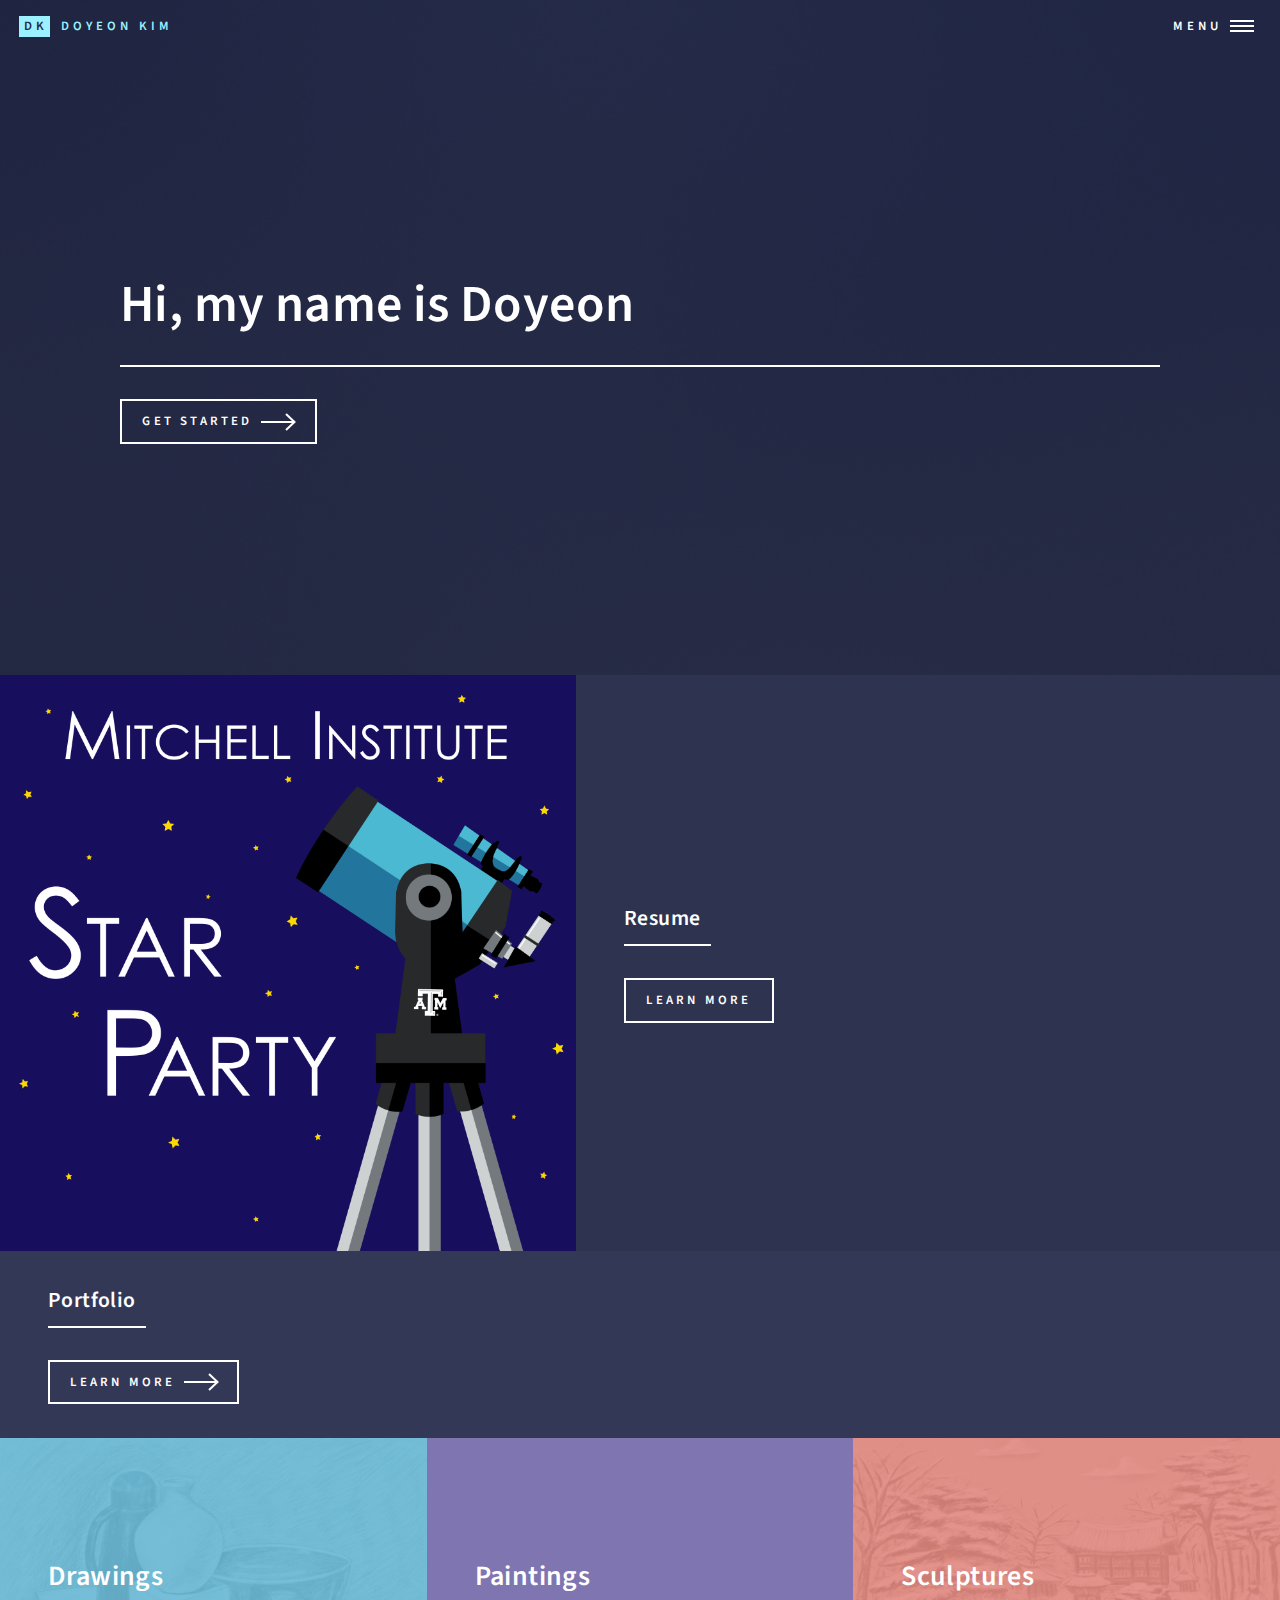
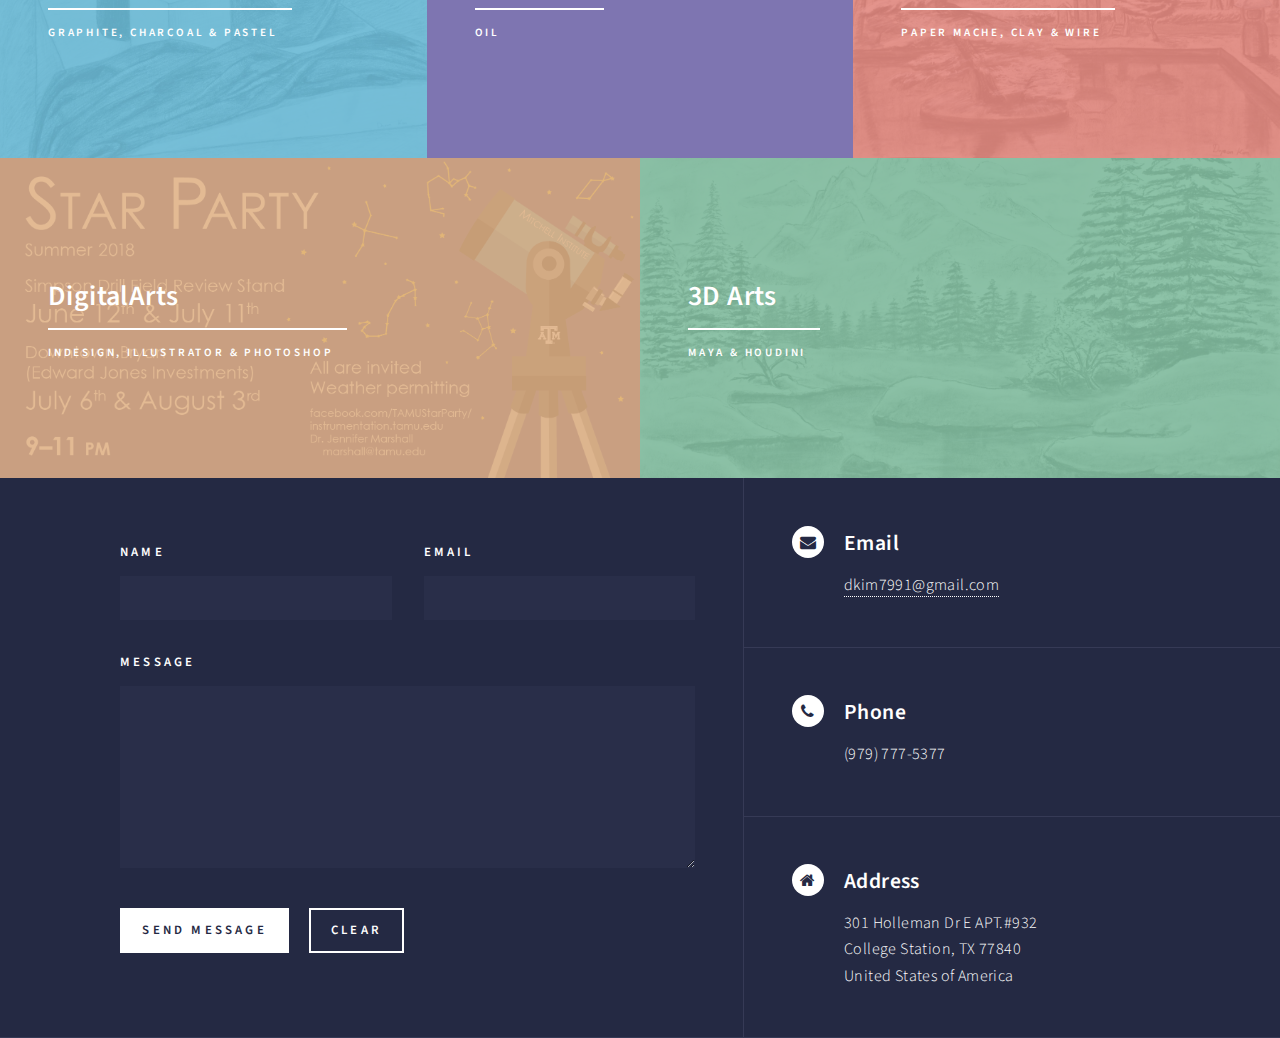
==== index.html @ 3ba3c757 "Add files via upload" ====
<!DOCTYPE HTML>
<!--
	Forty by HTML5 UP
	html5up.net | @ajlkn
	Free for personal and commercial use under the CCA 3.0 license (html5up.net/license)
-->
<html>
	<head>
		<title>Doyeon - Home</title>
		<meta charset="utf-8" />
		<meta name="viewport" content="width=device-width, initial-scale=1, user-scalable=no" />
		<!--[if lte IE 8]><script src="assets/js/ie/html5shiv.js"></script><![endif]-->
		<link rel="stylesheet" href="assets/css/main.css" />
		<!--[if lte IE 9]><link rel="stylesheet" href="assets/css/ie9.css" /><![endif]-->
		<!--[if lte IE 8]><link rel="stylesheet" href="assets/css/ie8.css" /><![endif]-->
	</head>
	<body>

		<!-- Wrapper -->
			<div id="wrapper">

				<!-- Header -->
					<header id="header" class="alt">
						<a href="index.html" class="logo"><strong>DK</strong> <span>Doyeon Kim</span></a>
						<nav>
							<a href="#menu">Menu</a>
						</nav>
					</header>

				<!-- Menu -->
					<nav id="menu">
						<ul class="links">
							<li><a href="index.html">Home</a></li>
							<li><a href="resume.html">Resume</a></li>
							<li><a href="generic.html">Portfolio</a></li>
							<li><a href="elements.html">Contact</a></li>
						</ul>

						<ul class="actions vertical">
							<li><a href="#" class="button special fit">Get Started</a></li>
					
						</ul>
					</nav>

				<!-- Banner -->
					<section id="banner" class="major">
						<div class="inner">
							<header class="major">
								<h1>Hi, my name is Doyeon</h1>
							</header>
							<div class="content">
								<!--
								<p>A responsive site template designed by HTML5 UP<br />
								and released under the Creative Commons.</p>
								-->
								<ul class="actions">
									<li><a href="#about" class="button next scrolly">Get Started</a></li>
								</ul>
							</div>
						</div>
					</section>

				<!-- Main -->
					<div id="main">

						
						<!-- Original One -->
						<!--
							<section id="one">
								<div class="inner">
									<header class="major">
										<h2>Sed amet aliquam</h2>
									</header>
									<p>Nullam et orci eu lorem consequat tincidunt vivamus et sagittis magna sed nunc rhoncus condimentum sem. In efficitur ligula tate urna. Maecenas massa vel lacinia pellentesque lorem ipsum dolor. Nullam et orci eu lorem consequat tincidunt. Vivamus et sagittis libero. Nullam et orci eu lorem consequat tincidunt vivamus et sagittis magna sed nunc rhoncus condimentum sem. In efficitur ligula tate urna.</p>
								</div>
							</section>
						-->

						<!-- Resume -->
							<section id="about" class="spotlights">
								<section>
									<a href="resume.html" class="image">
										<img src="images/starParty_Facebook.png" alt="" data-position="center center" />
									</a>
									<div class="content">
										<div class="inner">
											<header class="major">
												<h3>Resume</h3>
											</header>
											<!--
											<p>Nullam et orci eu lorem consequat tincidunt vivamus et sagittis magna sed nunc rhoncus condimentum sem. In efficitur ligula tate urna. Maecenas massa sed magna lacinia magna pellentesque lorem ipsum dolor. Nullam et orci eu lorem consequat tincidunt. Vivamus et sagittis tempus.</p>
										-->
											<ul class="actions">
												<li><a href="resume.html" class="button">Learn more</a></li>
											</ul>
										</div>
									</div>
								</section>
								<section>
									<a href="#portfolio" class="image">
										<img src="portfolio_drawings/graphite_stillLife4.jpg" alt="" data-position="top center" />
									</a>
									<div class="content">
										<div class="inner">
											<header class="major">
												<h3>Portfolio</h3>
											</header>
											<!--
											<p>Nullam et orci eu lorem consequat tincidunt vivamus et sagittis magna sed nunc rhoncus condimentum sem. In efficitur ligula tate urna. Maecenas massa sed magna lacinia magna pellentesque lorem ipsum dolor. Nullam et orci eu lorem consequat tincidunt. Vivamus et sagittis tempus.</p>
											-->
											<ul class="actions">
												<li><a href="#portfolio" class="button next scrolly">Learn more</a></li>
											</ul>
										</div>
									</div>
								</section>
								
							</section>

						<!-- portfolio -->
							<section id="portfolio" class="tiles">
								<article>
									<span class="image">
										<img src="images/IMG_2838.jpg" alt="" />
									</span>
									<header class="major">
										<h3><a href="drawing.html" class="link">Drawings</a></h3>
										<p>graphite, charcoal & pastel</p>
									</header>
								</article>
								<article>
									<span class="image">
										<img src="portfolio_paintings/painting_abstract.jpg" alt="" />
									</span>
									<header class="major">
										<h3><a href="painting.html" class="link">Paintings</a></h3>
										<p>Oil</p>
									</header>
								</article>
								<article>
									<span class="image">
										<img src="images/IMG_2832.jpg" alt="" />
									</span>
									<header class="major">
										<h3><a href="sculpture.html" class="link">Sculptures</a></h3>
										<p>paper mache, clay & wire</p>
									</header>
								</article>
								<article>
									<span class="image">
										<img src="images/starParty_summer2018_digital_full.png" alt="" />
									</span>
									<header class="major">
										<h3><a href="digitalArts.html" class="link">DigitalArts</a></h3>
										<p>InDesign, Illustrator & Photoshop</p>
									</header>
								</article>
								<article>
									<span class="image">
										<img src="images/IMG_2836.jpg" alt="" />
									</span>
									<header class="major">
										<h3><a href="3dArts.html" class="link">3D Arts</a></h3>
										<p>Maya & Houdini</p>
									</header>
								</article>

								<!--
								<article>
									<span class="image">
										<img src="images/pic06.jpg" alt="" />
									</span>
									<header class="major">
										<h3><a href="landing.html" class="link">Etiam</a></h3>
										<p>Feugiat amet tempus</p>
									</header>
								</article>
								-->
							</section>

					</div>

				<!-- Contact -->
					<section id="contact">
						<div class="inner">
							<section>
								<form method="post" action="#">
									<div class="field half first">
										<label for="name">Name</label>
										<input type="text" name="name" id="name" />
									</div>
									<div class="field half">
										<label for="email">Email</label>
										<input type="text" name="email" id="email" />
									</div>
									<div class="field">
										<label for="message">Message</label>
										<textarea name="message" id="message" rows="6"></textarea>
									</div>
									<ul class="actions">
										<li><input type="submit" value="Send Message" class="special" /></li>
										<li><input type="reset" value="Clear" /></li>
									</ul>
								</form>
							</section>
							<section class="split">
								<section>
									<div class="contact-method">
										<span class="icon alt fa-envelope"></span>
										<h3>Email</h3>
										<a href="#">dkim7991@gmail.com</a>
									</div>
								</section>
								<section>
									<div class="contact-method">
										<span class="icon alt fa-phone"></span>
										<h3>Phone</h3>
										<span>(979) 777-5377</span>
									</div>
								</section>
								<section>
									<div class="contact-method">
										<span class="icon alt fa-home"></span>
										<h3>Address</h3>
										<span>301 Holleman Dr E APT.#932<br />
										College Station, TX 77840<br />
										United States of America</span>
									</div>
								</section>
							</section>
						</div>
					</section>

				<!-- Footer -->
				<!--
					<footer id="footer">
						<div class="inner">
							<ul class="icons">
								<li><a href="#" class="icon alt fa-twitter"><span class="label">Twitter</span></a></li>
								<li><a href="#" class="icon alt fa-facebook"><span class="label">Facebook</span></a></li>
								<li><a href="#" class="icon alt fa-instagram"><span class="label">Instagram</span></a></li>
								<li><a href="#" class="icon alt fa-github"><span class="label">GitHub</span></a></li>
								<li><a href="#" class="icon alt fa-linkedin"><span class="label">LinkedIn</span></a></li>
							</ul>
							<ul class="copyright">
								<li>&copy; Untitled</li><li>Design: <a href="https://html5up.net">HTML5 UP</a></li>
							</ul>
						</div>
					</footer>
				-->
			</div>

		<!-- Scripts -->
			<script src="assets/js/jquery.min.js"></script>
			<script src="assets/js/jquery.scrolly.min.js"></script>
			<script src="assets/js/jquery.scrollex.min.js"></script>
			<script src="assets/js/skel.min.js"></script>
			<script src="assets/js/util.js"></script>
			<!--[if lte IE 8]><script src="assets/js/ie/respond.min.js"></script><![endif]-->
			<script src="assets/js/main.js"></script>

	</body>
</html>
---- assets/css/main.css ----
@import url(font-awesome.min.css);
@import url("https://fonts.googleapis.com/css?family=Source+Sans+Pro:300,300italic,600,600italic");

/*
	Forty by HTML5 UP
	html5up.net | @ajlkn
	Free for personal and commercial use under the CCA 3.0 license (html5up.net/license)
*/

/* Reset */

	html, body, div, span, applet, object, iframe, h1, h2, h3, h4, h5, h6, p, blockquote, pre, a, abbr, acronym, address, big, cite, code, del, dfn, em, img, ins, kbd, q, s, samp, small, strike, strong, sub, sup, tt, var, b, u, i, center, dl, dt, dd, ol, ul, li, fieldset, form, label, legend, table, caption, tbody, tfoot, thead, tr, th, td, article, aside, canvas, details, embed, figure, figcaption, footer, header, hgroup, menu, nav, output, ruby, section, summary, time, mark, audio, video {
		margin: 0;
		padding: 0;
		border: 0;
		font-size: 100%;
		font: inherit;
		vertical-align: baseline;
	}

	article, aside, details, figcaption, figure, footer, header, hgroup, menu, nav, section {
		display: block;
	}

	body {
		line-height: 1;
	}

	ol, ul {
		list-style: none;
	}

	blockquote, q {
		quotes: none;
	}

	blockquote:before, blockquote:after, q:before, q:after {
		content: '';
		content: none;
	}

	table {
		border-collapse: collapse;
		border-spacing: 0;
	}

	body {
		-webkit-text-size-adjust: none;
	}

/* Box Model */

	*, *:before, *:after {
		-moz-box-sizing: border-box;
		-webkit-box-sizing: border-box;
		box-sizing: border-box;
	}

/* Grid */

	.row {
		border-bottom: solid 1px transparent;
		-moz-box-sizing: border-box;
		-webkit-box-sizing: border-box;
		box-sizing: border-box;
	}

	.row > * {
		float: left;
		-moz-box-sizing: border-box;
		-webkit-box-sizing: border-box;
		box-sizing: border-box;
	}

	.row:after, .row:before {
		content: '';
		display: block;
		clear: both;
		height: 0;
	}

	.row.uniform > * > :first-child {
		margin-top: 0;
	}

	.row.uniform > * > :last-child {
		margin-bottom: 0;
	}

	.row.\30 \25 > * {
		padding: 0 0 0 0em;
	}

	.row.\30 \25 {
		margin: 0 0 -1px 0em;
	}

	.row.uniform.\30 \25 > * {
		padding: 0em 0 0 0em;
	}

	.row.uniform.\30 \25 {
		margin: 0em 0 -1px 0em;
	}

	.row > * {
		padding: 0 0 0 2em;
	}

	.row {
		margin: 0 0 -1px -2em;
	}

	.row.uniform > * {
		padding: 2em 0 0 2em;
	}

	.row.uniform {
		margin: -2em 0 -1px -2em;
	}

	.row.\32 00\25 > * {
		padding: 0 0 0 4em;
	}

	.row.\32 00\25 {
		margin: 0 0 -1px -4em;
	}

	.row.uniform.\32 00\25 > * {
		padding: 4em 0 0 4em;
	}

	.row.uniform.\32 00\25 {
		margin: -4em 0 -1px -4em;
	}

	.row.\31 50\25 > * {
		padding: 0 0 0 3em;
	}

	.row.\31 50\25 {
		margin: 0 0 -1px -3em;
	}

	.row.uniform.\31 50\25 > * {
		padding: 3em 0 0 3em;
	}

	.row.uniform.\31 50\25 {
		margin: -3em 0 -1px -3em;
	}

	.row.\35 0\25 > * {
		padding: 0 0 0 1em;
	}

	.row.\35 0\25 {
		margin: 0 0 -1px -1em;
	}

	.row.uniform.\35 0\25 > * {
		padding: 1em 0 0 1em;
	}

	.row.uniform.\35 0\25 {
		margin: -1em 0 -1px -1em;
	}

	.row.\32 5\25 > * {
		padding: 0 0 0 0.5em;
	}

	.row.\32 5\25 {
		margin: 0 0 -1px -0.5em;
	}

	.row.uniform.\32 5\25 > * {
		padding: 0.5em 0 0 0.5em;
	}

	.row.uniform.\32 5\25 {
		margin: -0.5em 0 -1px -0.5em;
	}

	.\31 2u, .\31 2u\24 {
		width: 100%;
		clear: none;
		margin-left: 0;
	}

	.\31 1u, .\31 1u\24 {
		width: 91.6666666667%;
		clear: none;
		margin-left: 0;
	}

	.\31 0u, .\31 0u\24 {
		width: 83.3333333333%;
		clear: none;
		margin-left: 0;
	}

	.\39 u, .\39 u\24 {
		width: 75%;
		clear: none;
		margin-left: 0;
	}

	.\38 u, .\38 u\24 {
		width: 66.6666666667%;
		clear: none;
		margin-left: 0;
	}

	.\37 u, .\37 u\24 {
		width: 58.3333333333%;
		clear: none;
		margin-left: 0;
	}

	.\36 u, .\36 u\24 {
		width: 50%;
		clear: none;
		margin-left: 0;
	}

	.\35 u, .\35 u\24 {
		width: 41.6666666667%;
		clear: none;
		margin-left: 0;
	}

	.\34 u, .\34 u\24 {
		width: 33.3333333333%;
		clear: none;
		margin-left: 0;
	}

	.\33 u, .\33 u\24 {
		width: 25%;
		clear: none;
		margin-left: 0;
	}

	.\32 u, .\32 u\24 {
		width: 16.6666666667%;
		clear: none;
		margin-left: 0;
	}

	.\31 u, .\31 u\24 {
		width: 8.3333333333%;
		clear: none;
		margin-left: 0;
	}

	.\31 2u\24 + *,
	.\31 1u\24 + *,
	.\31 0u\24 + *,
	.\39 u\24 + *,
	.\38 u\24 + *,
	.\37 u\24 + *,
	.\36 u\24 + *,
	.\35 u\24 + *,
	.\34 u\24 + *,
	.\33 u\24 + *,
	.\32 u\24 + *,
	.\31 u\24 + * {
		clear: left;
	}

	.\-11u {
		margin-left: 91.66667%;
	}

	.\-10u {
		margin-left: 83.33333%;
	}

	.\-9u {
		margin-left: 75%;
	}

	.\-8u {
		margin-left: 66.66667%;
	}

	.\-7u {
		margin-left: 58.33333%;
	}

	.\-6u {
		margin-left: 50%;
	}

	.\-5u {
		margin-left: 41.66667%;
	}

	.\-4u {
		margin-left: 33.33333%;
	}

	.\-3u {
		margin-left: 25%;
	}

	.\-2u {
		margin-left: 16.66667%;
	}

	.\-1u {
		margin-left: 8.33333%;
	}

	@media screen and (max-width: 1680px) {

		.row > * {
			padding: 0 0 0 2em;
		}

		.row {
			margin: 0 0 -1px -2em;
		}

		.row.uniform > * {
			padding: 2em 0 0 2em;
		}

		.row.uniform {
			margin: -2em 0 -1px -2em;
		}

		.row.\32 00\25 > * {
			padding: 0 0 0 4em;
		}

		.row.\32 00\25 {
			margin: 0 0 -1px -4em;
		}

		.row.uniform.\32 00\25 > * {
			padding: 4em 0 0 4em;
		}

		.row.uniform.\32 00\25 {
			margin: -4em 0 -1px -4em;
		}

		.row.\31 50\25 > * {
			padding: 0 0 0 3em;
		}

		.row.\31 50\25 {
			margin: 0 0 -1px -3em;
		}

		.row.uniform.\31 50\25 > * {
			padding: 3em 0 0 3em;
		}

		.row.uniform.\31 50\25 {
			margin: -3em 0 -1px -3em;
		}

		.row.\35 0\25 > * {
			padding: 0 0 0 1em;
		}

		.row.\35 0\25 {
			margin: 0 0 -1px -1em;
		}

		.row.uniform.\35 0\25 > * {
			padding: 1em 0 0 1em;
		}

		.row.uniform.\35 0\25 {
			margin: -1em 0 -1px -1em;
		}

		.row.\32 5\25 > * {
			padding: 0 0 0 0.5em;
		}

		.row.\32 5\25 {
			margin: 0 0 -1px -0.5em;
		}

		.row.uniform.\32 5\25 > * {
			padding: 0.5em 0 0 0.5em;
		}

		.row.uniform.\32 5\25 {
			margin: -0.5em 0 -1px -0.5em;
		}

		.\31 2u\28xlarge\29, .\31 2u\24\28xlarge\29 {
			width: 100%;
			clear: none;
			margin-left: 0;
		}

		.\31 1u\28xlarge\29, .\31 1u\24\28xlarge\29 {
			width: 91.6666666667%;
			clear: none;
			margin-left: 0;
		}

		.\31 0u\28xlarge\29, .\31 0u\24\28xlarge\29 {
			width: 83.3333333333%;
			clear: none;
			margin-left: 0;
		}

		.\39 u\28xlarge\29, .\39 u\24\28xlarge\29 {
			width: 75%;
			clear: none;
			margin-left: 0;
		}

		.\38 u\28xlarge\29, .\38 u\24\28xlarge\29 {
			width: 66.6666666667%;
			clear: none;
			margin-left: 0;
		}

		.\37 u\28xlarge\29, .\37 u\24\28xlarge\29 {
			width: 58.3333333333%;
			clear: none;
			margin-left: 0;
		}

		.\36 u\28xlarge\29, .\36 u\24\28xlarge\29 {
			width: 50%;
			clear: none;
			margin-left: 0;
		}

		.\35 u\28xlarge\29, .\35 u\24\28xlarge\29 {
			width: 41.6666666667%;
			clear: none;
			margin-left: 0;
		}

		.\34 u\28xlarge\29, .\34 u\24\28xlarge\29 {
			width: 33.3333333333%;
			clear: none;
			margin-left: 0;
		}

		.\33 u\28xlarge\29, .\33 u\24\28xlarge\29 {
			width: 25%;
			clear: none;
			margin-left: 0;
		}

		.\32 u\28xlarge\29, .\32 u\24\28xlarge\29 {
			width: 16.6666666667%;
			clear: none;
			margin-left: 0;
		}

		.\31 u\28xlarge\29, .\31 u\24\28xlarge\29 {
			width: 8.3333333333%;
			clear: none;
			margin-left: 0;
		}

		.\31 2u\24\28xlarge\29 + *,
		.\31 1u\24\28xlarge\29 + *,
		.\31 0u\24\28xlarge\29 + *,
		.\39 u\24\28xlarge\29 + *,
		.\38 u\24\28xlarge\29 + *,
		.\37 u\24\28xlarge\29 + *,
		.\36 u\24\28xlarge\29 + *,
		.\35 u\24\28xlarge\29 + *,
		.\34 u\24\28xlarge\29 + *,
		.\33 u\24\28xlarge\29 + *,
		.\32 u\24\28xlarge\29 + *,
		.\31 u\24\28xlarge\29 + * {
			clear: left;
		}

		.\-11u\28xlarge\29 {
			margin-left: 91.66667%;
		}

		.\-10u\28xlarge\29 {
			margin-left: 83.33333%;
		}

		.\-9u\28xlarge\29 {
			margin-left: 75%;
		}

		.\-8u\28xlarge\29 {
			margin-left: 66.66667%;
		}

		.\-7u\28xlarge\29 {
			margin-left: 58.33333%;
		}

		.\-6u\28xlarge\29 {
			margin-left: 50%;
		}

		.\-5u\28xlarge\29 {
			margin-left: 41.66667%;
		}

		.\-4u\28xlarge\29 {
			margin-left: 33.33333%;
		}

		.\-3u\28xlarge\29 {
			margin-left: 25%;
		}

		.\-2u\28xlarge\29 {
			margin-left: 16.66667%;
		}

		.\-1u\28xlarge\29 {
			margin-left: 8.33333%;
		}

	}

	@media screen and (max-width: 1280px) {

		.row > * {
			padding: 0 0 0 1.5em;
		}

		.row {
			margin: 0 0 -1px -1.5em;
		}

		.row.uniform > * {
			padding: 1.5em 0 0 1.5em;
		}

		.row.uniform {
			margin: -1.5em 0 -1px -1.5em;
		}

		.row.\32 00\25 > * {
			padding: 0 0 0 3em;
		}

		.row.\32 00\25 {
			margin: 0 0 -1px -3em;
		}

		.row.uniform.\32 00\25 > * {
			padding: 3em 0 0 3em;
		}

		.row.uniform.\32 00\25 {
			margin: -3em 0 -1px -3em;
		}

		.row.\31 50\25 > * {
			padding: 0 0 0 2.25em;
		}

		.row.\31 50\25 {
			margin: 0 0 -1px -2.25em;
		}

		.row.uniform.\31 50\25 > * {
			padding: 2.25em 0 0 2.25em;
		}

		.row.uniform.\31 50\25 {
			margin: -2.25em 0 -1px -2.25em;
		}

		.row.\35 0\25 > * {
			padding: 0 0 0 0.75em;
		}

		.row.\35 0\25 {
			margin: 0 0 -1px -0.75em;
		}

		.row.uniform.\35 0\25 > * {
			padding: 0.75em 0 0 0.75em;
		}

		.row.uniform.\35 0\25 {
			margin: -0.75em 0 -1px -0.75em;
		}

		.row.\32 5\25 > * {
			padding: 0 0 0 0.375em;
		}

		.row.\32 5\25 {
			margin: 0 0 -1px -0.375em;
		}

		.row.uniform.\32 5\25 > * {
			padding: 0.375em 0 0 0.375em;
		}

		.row.uniform.\32 5\25 {
			margin: -0.375em 0 -1px -0.375em;
		}

		.\31 2u\28large\29, .\31 2u\24\28large\29 {
			width: 100%;
			clear: none;
			margin-left: 0;
		}

		.\31 1u\28large\29, .\31 1u\24\28large\29 {
			width: 91.6666666667%;
			clear: none;
			margin-left: 0;
		}

		.\31 0u\28large\29, .\31 0u\24\28large\29 {
			width: 83.3333333333%;
			clear: none;
			margin-left: 0;
		}

		.\39 u\28large\29, .\39 u\24\28large\29 {
			width: 75%;
			clear: none;
			margin-left: 0;
		}

		.\38 u\28large\29, .\38 u\24\28large\29 {
			width: 66.6666666667%;
			clear: none;
			margin-left: 0;
		}

		.\37 u\28large\29, .\37 u\24\28large\29 {
			width: 58.3333333333%;
			clear: none;
			margin-left: 0;
		}

		.\36 u\28large\29, .\36 u\24\28large\29 {
			width: 50%;
			clear: none;
			margin-left: 0;
		}

		.\35 u\28large\29, .\35 u\24\28large\29 {
			width: 41.6666666667%;
			clear: none;
			margin-left: 0;
		}

		.\34 u\28large\29, .\34 u\24\28large\29 {
			width: 33.3333333333%;
			clear: none;
			margin-left: 0;
		}

		.\33 u\28large\29, .\33 u\24\28large\29 {
			width: 25%;
			clear: none;
			margin-left: 0;
		}

		.\32 u\28large\29, .\32 u\24\28large\29 {
			width: 16.6666666667%;
			clear: none;
			margin-left: 0;
		}

		.\31 u\28large\29, .\31 u\24\28large\29 {
			width: 8.3333333333%;
			clear: none;
			margin-left: 0;
		}

		.\31 2u\24\28large\29 + *,
		.\31 1u\24\28large\29 + *,
		.\31 0u\24\28large\29 + *,
		.\39 u\24\28large\29 + *,
		.\38 u\24\28large\29 + *,
		.\37 u\24\28large\29 + *,
		.\36 u\24\28large\29 + *,
		.\35 u\24\28large\29 + *,
		.\34 u\24\28large\29 + *,
		.\33 u\24\28large\29 + *,
		.\32 u\24\28large\29 + *,
		.\31 u\24\28large\29 + * {
			clear: left;
		}

		.\-11u\28large\29 {
			margin-left: 91.66667%;
		}

		.\-10u\28large\29 {
			margin-left: 83.33333%;
		}

		.\-9u\28large\29 {
			margin-left: 75%;
		}

		.\-8u\28large\29 {
			margin-left: 66.66667%;
		}

		.\-7u\28large\29 {
			margin-left: 58.33333%;
		}

		.\-6u\28large\29 {
			margin-left: 50%;
		}

		.\-5u\28large\29 {
			margin-left: 41.66667%;
		}

		.\-4u\28large\29 {
			margin-left: 33.33333%;
		}

		.\-3u\28large\29 {
			margin-left: 25%;
		}

		.\-2u\28large\29 {
			margin-left: 16.66667%;
		}

		.\-1u\28large\29 {
			margin-left: 8.33333%;
		}

	}

	@media screen and (max-width: 980px) {

		.row > * {
			padding: 0 0 0 1.5em;
		}

		.row {
			margin: 0 0 -1px -1.5em;
		}

		.row.uniform > * {
			padding: 1.5em 0 0 1.5em;
		}

		.row.uniform {
			margin: -1.5em 0 -1px -1.5em;
		}

		.row.\32 00\25 > * {
			padding: 0 0 0 3em;
		}

		.row.\32 00\25 {
			margin: 0 0 -1px -3em;
		}

		.row.uniform.\32 00\25 > * {
			padding: 3em 0 0 3em;
		}

		.row.uniform.\32 00\25 {
			margin: -3em 0 -1px -3em;
		}

		.row.\31 50\25 > * {
			padding: 0 0 0 2.25em;
		}

		.row.\31 50\25 {
			margin: 0 0 -1px -2.25em;
		}

		.row.uniform.\31 50\25 > * {
			padding: 2.25em 0 0 2.25em;
		}

		.row.uniform.\31 50\25 {
			margin: -2.25em 0 -1px -2.25em;
		}

		.row.\35 0\25 > * {
			padding: 0 0 0 0.75em;
		}

		.row.\35 0\25 {
			margin: 0 0 -1px -0.75em;
		}

		.row.uniform.\35 0\25 > * {
			padding: 0.75em 0 0 0.75em;
		}

		.row.uniform.\35 0\25 {
			margin: -0.75em 0 -1px -0.75em;
		}

		.row.\32 5\25 > * {
			padding: 0 0 0 0.375em;
		}

		.row.\32 5\25 {
			margin: 0 0 -1px -0.375em;
		}

		.row.uniform.\32 5\25 > * {
			padding: 0.375em 0 0 0.375em;
		}

		.row.uniform.\32 5\25 {
			margin: -0.375em 0 -1px -0.375em;
		}

		.\31 2u\28medium\29, .\31 2u\24\28medium\29 {
			width: 100%;
			clear: none;
			margin-left: 0;
		}

		.\31 1u\28medium\29, .\31 1u\24\28medium\29 {
			width: 91.6666666667%;
			clear: none;
			margin-left: 0;
		}

		.\31 0u\28medium\29, .\31 0u\24\28medium\29 {
			width: 83.3333333333%;
			clear: none;
			margin-left: 0;
		}

		.\39 u\28medium\29, .\39 u\24\28medium\29 {
			width: 75%;
			clear: none;
			margin-left: 0;
		}

		.\38 u\28medium\29, .\38 u\24\28medium\29 {
			width: 66.6666666667%;
			clear: none;
			margin-left: 0;
		}

		.\37 u\28medium\29, .\37 u\24\28medium\29 {
			width: 58.3333333333%;
			clear: none;
			margin-left: 0;
		}

		.\36 u\28medium\29, .\36 u\24\28medium\29 {
			width: 50%;
			clear: none;
			margin-left: 0;
		}

		.\35 u\28medium\29, .\35 u\24\28medium\29 {
			width: 41.6666666667%;
			clear: none;
			margin-left: 0;
		}

		.\34 u\28medium\29, .\34 u\24\28medium\29 {
			width: 33.3333333333%;
			clear: none;
			margin-left: 0;
		}

		.\33 u\28medium\29, .\33 u\24\28medium\29 {
			width: 25%;
			clear: none;
			margin-left: 0;
		}

		.\32 u\28medium\29, .\32 u\24\28medium\29 {
			width: 16.6666666667%;
			clear: none;
			margin-left: 0;
		}

		.\31 u\28medium\29, .\31 u\24\28medium\29 {
			width: 8.3333333333%;
			clear: none;
			margin-left: 0;
		}

		.\31 2u\24\28medium\29 + *,
		.\31 1u\24\28medium\29 + *,
		.\31 0u\24\28medium\29 + *,
		.\39 u\24\28medium\29 + *,
		.\38 u\24\28medium\29 + *,
		.\37 u\24\28medium\29 + *,
		.\36 u\24\28medium\29 + *,
		.\35 u\24\28medium\29 + *,
		.\34 u\24\28medium\29 + *,
		.\33 u\24\28medium\29 + *,
		.\32 u\24\28medium\29 + *,
		.\31 u\24\28medium\29 + * {
			clear: left;
		}

		.\-11u\28medium\29 {
			margin-left: 91.66667%;
		}

		.\-10u\28medium\29 {
			margin-left: 83.33333%;
		}

		.\-9u\28medium\29 {
			margin-left: 75%;
		}

		.\-8u\28medium\29 {
			margin-left: 66.66667%;
		}

		.\-7u\28medium\29 {
			margin-left: 58.33333%;
		}

		.\-6u\28medium\29 {
			margin-left: 50%;
		}

		.\-5u\28medium\29 {
			margin-left: 41.66667%;
		}

		.\-4u\28medium\29 {
			margin-left: 33.33333%;
		}

		.\-3u\28medium\29 {
			margin-left: 25%;
		}

		.\-2u\28medium\29 {
			margin-left: 16.66667%;
		}

		.\-1u\28medium\29 {
			margin-left: 8.33333%;
		}

	}

	@media screen and (max-width: 736px) {

		.row > * {
			padding: 0 0 0 1.25em;
		}

		.row {
			margin: 0 0 -1px -1.25em;
		}

		.row.uniform > * {
			padding: 1.25em 0 0 1.25em;
		}

		.row.uniform {
			margin: -1.25em 0 -1px -1.25em;
		}

		.row.\32 00\25 > * {
			padding: 0 0 0 2.5em;
		}

		.row.\32 00\25 {
			margin: 0 0 -1px -2.5em;
		}

		.row.uniform.\32 00\25 > * {
			padding: 2.5em 0 0 2.5em;
		}

		.row.uniform.\32 00\25 {
			margin: -2.5em 0 -1px -2.5em;
		}

		.row.\31 50\25 > * {
			padding: 0 0 0 1.875em;
		}

		.row.\31 50\25 {
			margin: 0 0 -1px -1.875em;
		}

		.row.uniform.\31 50\25 > * {
			padding: 1.875em 0 0 1.875em;
		}

		.row.uniform.\31 50\25 {
			margin: -1.875em 0 -1px -1.875em;
		}

		.row.\35 0\25 > * {
			padding: 0 0 0 0.625em;
		}

		.row.\35 0\25 {
			margin: 0 0 -1px -0.625em;
		}

		.row.uniform.\35 0\25 > * {
			padding: 0.625em 0 0 0.625em;
		}

		.row.uniform.\35 0\25 {
			margin: -0.625em 0 -1px -0.625em;
		}

		.row.\32 5\25 > * {
			padding: 0 0 0 0.3125em;
		}

		.row.\32 5\25 {
			margin: 0 0 -1px -0.3125em;
		}

		.row.uniform.\32 5\25 > * {
			padding: 0.3125em 0 0 0.3125em;
		}

		.row.uniform.\32 5\25 {
			margin: -0.3125em 0 -1px -0.3125em;
		}

		.\31 2u\28small\29, .\31 2u\24\28small\29 {
			width: 100%;
			clear: none;
			margin-left: 0;
		}

		.\31 1u\28small\29, .\31 1u\24\28small\29 {
			width: 91.6666666667%;
			clear: none;
			margin-left: 0;
		}

		.\31 0u\28small\29, .\31 0u\24\28small\29 {
			width: 83.3333333333%;
			clear: none;
			margin-left: 0;
		}

		.\39 u\28small\29, .\39 u\24\28small\29 {
			width: 75%;
			clear: none;
			margin-left: 0;
		}

		.\38 u\28small\29, .\38 u\24\28small\29 {
			width: 66.6666666667%;
			clear: none;
			margin-left: 0;
		}

		.\37 u\28small\29, .\37 u\24\28small\29 {
			width: 58.3333333333%;
			clear: none;
			margin-left: 0;
		}

		.\36 u\28small\29, .\36 u\24\28small\29 {
			width: 50%;
			clear: none;
			margin-left: 0;
		}

		.\35 u\28small\29, .\35 u\24\28small\29 {
			width: 41.6666666667%;
			clear: none;
			margin-left: 0;
		}

		.\34 u\28small\29, .\34 u\24\28small\29 {
			width: 33.3333333333%;
			clear: none;
			margin-left: 0;
		}

		.\33 u\28small\29, .\33 u\24\28small\29 {
			width: 25%;
			clear: none;
			margin-left: 0;
		}

		.\32 u\28small\29, .\32 u\24\28small\29 {
			width: 16.6666666667%;
			clear: none;
			margin-left: 0;
		}

		.\31 u\28small\29, .\31 u\24\28small\29 {
			width: 8.3333333333%;
			clear: none;
			margin-left: 0;
		}

		.\31 2u\24\28small\29 + *,
		.\31 1u\24\28small\29 + *,
		.\31 0u\24\28small\29 + *,
		.\39 u\24\28small\29 + *,
		.\38 u\24\28small\29 + *,
		.\37 u\24\28small\29 + *,
		.\36 u\24\28small\29 + *,
		.\35 u\24\28small\29 + *,
		.\34 u\24\28small\29 + *,
		.\33 u\24\28small\29 + *,
		.\32 u\24\28small\29 + *,
		.\31 u\24\28small\29 + * {
			clear: left;
		}

		.\-11u\28small\29 {
			margin-left: 91.66667%;
		}

		.\-10u\28small\29 {
			margin-left: 83.33333%;
		}

		.\-9u\28small\29 {
			margin-left: 75%;
		}

		.\-8u\28small\29 {
			margin-left: 66.66667%;
		}

		.\-7u\28small\29 {
			margin-left: 58.33333%;
		}

		.\-6u\28small\29 {
			margin-left: 50%;
		}

		.\-5u\28small\29 {
			margin-left: 41.66667%;
		}

		.\-4u\28small\29 {
			margin-left: 33.33333%;
		}

		.\-3u\28small\29 {
			margin-left: 25%;
		}

		.\-2u\28small\29 {
			margin-left: 16.66667%;
		}

		.\-1u\28small\29 {
			margin-left: 8.33333%;
		}

	}

	@media screen and (max-width: 480px) {

		.row > * {
			padding: 0 0 0 1.25em;
		}

		.row {
			margin: 0 0 -1px -1.25em;
		}

		.row.uniform > * {
			padding: 1.25em 0 0 1.25em;
		}

		.row.uniform {
			margin: -1.25em 0 -1px -1.25em;
		}

		.row.\32 00\25 > * {
			padding: 0 0 0 2.5em;
		}

		.row.\32 00\25 {
			margin: 0 0 -1px -2.5em;
		}

		.row.uniform.\32 00\25 > * {
			padding: 2.5em 0 0 2.5em;
		}

		.row.uniform.\32 00\25 {
			margin: -2.5em 0 -1px -2.5em;
		}

		.row.\31 50\25 > * {
			padding: 0 0 0 1.875em;
		}

		.row.\31 50\25 {
			margin: 0 0 -1px -1.875em;
		}

		.row.uniform.\31 50\25 > * {
			padding: 1.875em 0 0 1.875em;
		}

		.row.uniform.\31 50\25 {
			margin: -1.875em 0 -1px -1.875em;
		}

		.row.\35 0\25 > * {
			padding: 0 0 0 0.625em;
		}

		.row.\35 0\25 {
			margin: 0 0 -1px -0.625em;
		}

		.row.uniform.\35 0\25 > * {
			padding: 0.625em 0 0 0.625em;
		}

		.row.uniform.\35 0\25 {
			margin: -0.625em 0 -1px -0.625em;
		}

		.row.\32 5\25 > * {
			padding: 0 0 0 0.3125em;
		}

		.row.\32 5\25 {
			margin: 0 0 -1px -0.3125em;
		}

		.row.uniform.\32 5\25 > * {
			padding: 0.3125em 0 0 0.3125em;
		}

		.row.uniform.\32 5\25 {
			margin: -0.3125em 0 -1px -0.3125em;
		}

		.\31 2u\28xsmall\29, .\31 2u\24\28xsmall\29 {
			width: 100%;
			clear: none;
			margin-left: 0;
		}

		.\31 1u\28xsmall\29, .\31 1u\24\28xsmall\29 {
			width: 91.6666666667%;
			clear: none;
			margin-left: 0;
		}

		.\31 0u\28xsmall\29, .\31 0u\24\28xsmall\29 {
			width: 83.3333333333%;
			clear: none;
			margin-left: 0;
		}

		.\39 u\28xsmall\29, .\39 u\24\28xsmall\29 {
			width: 75%;
			clear: none;
			margin-left: 0;
		}

		.\38 u\28xsmall\29, .\38 u\24\28xsmall\29 {
			width: 66.6666666667%;
			clear: none;
			margin-left: 0;
		}

		.\37 u\28xsmall\29, .\37 u\24\28xsmall\29 {
			width: 58.3333333333%;
			clear: none;
			margin-left: 0;
		}

		.\36 u\28xsmall\29, .\36 u\24\28xsmall\29 {
			width: 50%;
			clear: none;
			margin-left: 0;
		}

		.\35 u\28xsmall\29, .\35 u\24\28xsmall\29 {
			width: 41.6666666667%;
			clear: none;
			margin-left: 0;
		}

		.\34 u\28xsmall\29, .\34 u\24\28xsmall\29 {
			width: 33.3333333333%;
			clear: none;
			margin-left: 0;
		}

		.\33 u\28xsmall\29, .\33 u\24\28xsmall\29 {
			width: 25%;
			clear: none;
			margin-left: 0;
		}

		.\32 u\28xsmall\29, .\32 u\24\28xsmall\29 {
			width: 16.6666666667%;
			clear: none;
			margin-left: 0;
		}

		.\31 u\28xsmall\29, .\31 u\24\28xsmall\29 {
			width: 8.3333333333%;
			clear: none;
			margin-left: 0;
		}

		.\31 2u\24\28xsmall\29 + *,
		.\31 1u\24\28xsmall\29 + *,
		.\31 0u\24\28xsmall\29 + *,
		.\39 u\24\28xsmall\29 + *,
		.\38 u\24\28xsmall\29 + *,
		.\37 u\24\28xsmall\29 + *,
		.\36 u\24\28xsmall\29 + *,
		.\35 u\24\28xsmall\29 + *,
		.\34 u\24\28xsmall\29 + *,
		.\33 u\24\28xsmall\29 + *,
		.\32 u\24\28xsmall\29 + *,
		.\31 u\24\28xsmall\29 + * {
			clear: left;
		}

		.\-11u\28xsmall\29 {
			margin-left: 91.66667%;
		}

		.\-10u\28xsmall\29 {
			margin-left: 83.33333%;
		}

		.\-9u\28xsmall\29 {
			margin-left: 75%;
		}

		.\-8u\28xsmall\29 {
			margin-left: 66.66667%;
		}

		.\-7u\28xsmall\29 {
			margin-left: 58.33333%;
		}

		.\-6u\28xsmall\29 {
			margin-left: 50%;
		}

		.\-5u\28xsmall\29 {
			margin-left: 41.66667%;
		}

		.\-4u\28xsmall\29 {
			margin-left: 33.33333%;
		}

		.\-3u\28xsmall\29 {
			margin-left: 25%;
		}

		.\-2u\28xsmall\29 {
			margin-left: 16.66667%;
		}

		.\-1u\28xsmall\29 {
			margin-left: 8.33333%;
		}

	}

	@media screen and (max-width: 360px) {

		.row > * {
			padding: 0 0 0 1.25em;
		}

		.row {
			margin: 0 0 -1px -1.25em;
		}

		.row.uniform > * {
			padding: 1.25em 0 0 1.25em;
		}

		.row.uniform {
			margin: -1.25em 0 -1px -1.25em;
		}

		.row.\32 00\25 > * {
			padding: 0 0 0 2.5em;
		}

		.row.\32 00\25 {
			margin: 0 0 -1px -2.5em;
		}

		.row.uniform.\32 00\25 > * {
			padding: 2.5em 0 0 2.5em;
		}

		.row.uniform.\32 00\25 {
			margin: -2.5em 0 -1px -2.5em;
		}

		.row.\31 50\25 > * {
			padding: 0 0 0 1.875em;
		}

		.row.\31 50\25 {
			margin: 0 0 -1px -1.875em;
		}

		.row.uniform.\31 50\25 > * {
			padding: 1.875em 0 0 1.875em;
		}

		.row.uniform.\31 50\25 {
			margin: -1.875em 0 -1px -1.875em;
		}

		.row.\35 0\25 > * {
			padding: 0 0 0 0.625em;
		}

		.row.\35 0\25 {
			margin: 0 0 -1px -0.625em;
		}

		.row.uniform.\35 0\25 > * {
			padding: 0.625em 0 0 0.625em;
		}

		.row.uniform.\35 0\25 {
			margin: -0.625em 0 -1px -0.625em;
		}

		.row.\32 5\25 > * {
			padding: 0 0 0 0.3125em;
		}

		.row.\32 5\25 {
			margin: 0 0 -1px -0.3125em;
		}

		.row.uniform.\32 5\25 > * {
			padding: 0.3125em 0 0 0.3125em;
		}

		.row.uniform.\32 5\25 {
			margin: -0.3125em 0 -1px -0.3125em;
		}

		.\31 2u\28xxsmall\29, .\31 2u\24\28xxsmall\29 {
			width: 100%;
			clear: none;
			margin-left: 0;
		}

		.\31 1u\28xxsmall\29, .\31 1u\24\28xxsmall\29 {
			width: 91.6666666667%;
			clear: none;
			margin-left: 0;
		}

		.\31 0u\28xxsmall\29, .\31 0u\24\28xxsmall\29 {
			width: 83.3333333333%;
			clear: none;
			margin-left: 0;
		}

		.\39 u\28xxsmall\29, .\39 u\24\28xxsmall\29 {
			width: 75%;
			clear: none;
			margin-left: 0;
		}

		.\38 u\28xxsmall\29, .\38 u\24\28xxsmall\29 {
			width: 66.6666666667%;
			clear: none;
			margin-left: 0;
		}

		.\37 u\28xxsmall\29, .\37 u\24\28xxsmall\29 {
			width: 58.3333333333%;
			clear: none;
			margin-left: 0;
		}

		.\36 u\28xxsmall\29, .\36 u\24\28xxsmall\29 {
			width: 50%;
			clear: none;
			margin-left: 0;
		}

		.\35 u\28xxsmall\29, .\35 u\24\28xxsmall\29 {
			width: 41.6666666667%;
			clear: none;
			margin-left: 0;
		}

		.\34 u\28xxsmall\29, .\34 u\24\28xxsmall\29 {
			width: 33.3333333333%;
			clear: none;
			margin-left: 0;
		}

		.\33 u\28xxsmall\29, .\33 u\24\28xxsmall\29 {
			width: 25%;
			clear: none;
			margin-left: 0;
		}

		.\32 u\28xxsmall\29, .\32 u\24\28xxsmall\29 {
			width: 16.6666666667%;
			clear: none;
			margin-left: 0;
		}

		.\31 u\28xxsmall\29, .\31 u\24\28xxsmall\29 {
			width: 8.3333333333%;
			clear: none;
			margin-left: 0;
		}

		.\31 2u\24\28xxsmall\29 + *,
		.\31 1u\24\28xxsmall\29 + *,
		.\31 0u\24\28xxsmall\29 + *,
		.\39 u\24\28xxsmall\29 + *,
		.\38 u\24\28xxsmall\29 + *,
		.\37 u\24\28xxsmall\29 + *,
		.\36 u\24\28xxsmall\29 + *,
		.\35 u\24\28xxsmall\29 + *,
		.\34 u\24\28xxsmall\29 + *,
		.\33 u\24\28xxsmall\29 + *,
		.\32 u\24\28xxsmall\29 + *,
		.\31 u\24\28xxsmall\29 + * {
			clear: left;
		}

		.\-11u\28xxsmall\29 {
			margin-left: 91.66667%;
		}

		.\-10u\28xxsmall\29 {
			margin-left: 83.33333%;
		}

		.\-9u\28xxsmall\29 {
			margin-left: 75%;
		}

		.\-8u\28xxsmall\29 {
			margin-left: 66.66667%;
		}

		.\-7u\28xxsmall\29 {
			margin-left: 58.33333%;
		}

		.\-6u\28xxsmall\29 {
			margin-left: 50%;
		}

		.\-5u\28xxsmall\29 {
			margin-left: 41.66667%;
		}

		.\-4u\28xxsmall\29 {
			margin-left: 33.33333%;
		}

		.\-3u\28xxsmall\29 {
			margin-left: 25%;
		}

		.\-2u\28xxsmall\29 {
			margin-left: 16.66667%;
		}

		.\-1u\28xxsmall\29 {
			margin-left: 8.33333%;
		}

	}

/* Basic */

	@-ms-viewport {
		width: device-width;
	}

	body {
		-ms-overflow-style: scrollbar;
	}

	@media screen and (max-width: 480px) {

		html, body {
			min-width: 320px;
		}

	}

	body {
		background: #242943;
	}

		body.is-loading *, body.is-loading *:before, body.is-loading *:after {
			-moz-animation: none !important;
			-webkit-animation: none !important;
			-ms-animation: none !important;
			animation: none !important;
			-moz-transition: none !important;
			-webkit-transition: none !important;
			-ms-transition: none !important;
			transition: none !important;
		}

/* Type */

	body, input, select, textarea {
		color: #ffffff;
		font-family: "Source Sans Pro", Helvetica, sans-serif;
		font-size: 17pt;
		font-weight: 300;
		letter-spacing: 0.025em;
		line-height: 1.65;
	}

		@media screen and (max-width: 1680px) {

			body, input, select, textarea {
				font-size: 14pt;
			}

		}

		@media screen and (max-width: 1280px) {

			body, input, select, textarea {
				font-size: 12pt;
			}

		}

		@media screen and (max-width: 360px) {

			body, input, select, textarea {
				font-size: 11pt;
			}

		}

	a {
		-moz-transition: color 0.2s ease-in-out, border-bottom-color 0.2s ease-in-out;
		-webkit-transition: color 0.2s ease-in-out, border-bottom-color 0.2s ease-in-out;
		-ms-transition: color 0.2s ease-in-out, border-bottom-color 0.2s ease-in-out;
		transition: color 0.2s ease-in-out, border-bottom-color 0.2s ease-in-out;
		border-bottom: dotted 1px;
		color: inherit;
		text-decoration: none;
	}

		a:hover {
			border-bottom-color: transparent;
			color: #9bf1ff !important;
		}

		a:active {
			color: #53e3fb !important;
		}

	strong, b {
		color: #ffffff;
		font-weight: 600;
	}

	em, i {
		font-style: italic;
	}

	p {
		margin: 0 0 2em 0;
	}

	h1, h2, h3, h4, h5, h6 {
		color: #ffffff;
		font-weight: 600;
		line-height: 1.65;
		margin: 0 0 1em 0;
	}

		h1 a, h2 a, h3 a, h4 a, h5 a, h6 a {
			color: inherit;
			border-bottom: 0;
		}

	h1 {
		font-size: 2.5em;
	}

	h2 {
		font-size: 1.75em;
	}

	h3 {
		font-size: 1.35em;
	}

	h4 {
		font-size: 1.1em;
	}

	h5 {
		font-size: 0.9em;
	}

	h6 {
		font-size: 0.7em;
	}

	@media screen and (max-width: 736px) {

		h1 {
			font-size: 2em;
		}

		h2 {
			font-size: 1.5em;
		}

		h3 {
			font-size: 1.25em;
		}

	}

	sub {
		font-size: 0.8em;
		position: relative;
		top: 0.5em;
	}

	sup {
		font-size: 0.8em;
		position: relative;
		top: -0.5em;
	}

	blockquote {
		border-left: solid 4px rgba(212, 212, 255, 0.1);
		font-style: italic;
		margin: 0 0 2em 0;
		padding: 0.5em 0 0.5em 2em;
	}

	code {
		background: rgba(212, 212, 255, 0.035);
		font-family: "Courier New", monospace;
		font-size: 0.9em;
		margin: 0 0.25em;
		padding: 0.25em 0.65em;
	}

	pre {
		-webkit-overflow-scrolling: touch;
		font-family: "Courier New", monospace;
		font-size: 0.9em;
		margin: 0 0 2em 0;
	}

		pre code {
			display: block;
			line-height: 1.75;
			padding: 1em 1.5em;
			overflow-x: auto;
		}

	hr {
		border: 0;
		border-bottom: solid 1px rgba(212, 212, 255, 0.1);
		margin: 2em 0;
	}

		hr.major {
			margin: 3em 0;
		}

	.align-left {
		text-align: left;
	}

	.align-center {
		text-align: center;
	}

	.align-right {
		text-align: right;
	}

/* Section/Article */

	section.special, article.special {
		text-align: center;
	}

	header.major {
		width: -moz-max-content;
		width: -webkit-max-content;
		width: -ms-max-content;
		width: max-content;
		margin-bottom: 2em;
	}

		header.major > :first-child {
			margin-bottom: 0;
			width: calc(100% + 0.5em);
		}

			header.major > :first-child:after {
				content: '';
				background-color: #ffffff;
				display: block;
				height: 2px;
				margin: 0.325em 0 0.5em 0;
				width: 100%;
			}

		header.major > p {
			font-size: 0.7em;
			font-weight: 600;
			letter-spacing: 0.25em;
			margin-bottom: 0;
			text-transform: uppercase;
		}

		body.is-ie header.major > :first-child:after {
			max-width: 9em;
		}

		body.is-ie header.major > h1:after {
			max-width: 100% !important;
		}

	@media screen and (max-width: 736px) {

		header.major > p br {
			display: none;
		}

	}

/* Form */

	form {
		margin: 0 0 2em 0;
	}

		form .field {
			margin: 0 0 2em 0;
		}

			form .field.half {
				width: 50%;
				float: left;
				padding: 0 0 0 1em;
			}

				form .field.half.first {
					padding: 0 1em 0 0;
				}

		form > .actions {
			margin: 2.5em 0 0 0 !important;
		}

		@media screen and (max-width: 736px) {

			form .field {
				margin: 0 0 1.5em 0;
			}

				form .field.half {
					padding: 0 0 0 0.75em;
				}

					form .field.half.first {
						padding: 0 0.75em 0 0;
					}

			form > .actions {
				margin: 2em 0 0 0 !important;
			}

		}

		@media screen and (max-width: 480px) {

			form .field.half {
				width: 100%;
				float: none;
				padding: 0;
			}

				form .field.half.first {
					padding: 0;
				}

		}

	label {
		color: #ffffff;
		display: block;
		font-size: 0.8em;
		font-weight: 600;
		letter-spacing: 0.25em;
		margin: 0 0 1em 0;
		text-transform: uppercase;
	}

	input[type="text"],
	input[type="password"],
	input[type="email"],
	input[type="tel"],
	input[type="search"],
	input[type="url"],
	select,
	textarea {
		-moz-appearance: none;
		-webkit-appearance: none;
		-ms-appearance: none;
		appearance: none;
		background: rgba(212, 212, 255, 0.035);
		border: none;
		border-radius: 0;
		color: inherit;
		display: block;
		outline: 0;
		padding: 0 1em;
		text-decoration: none;
		width: 100%;
	}

		input[type="text"]:invalid,
		input[type="password"]:invalid,
		input[type="email"]:invalid,
		input[type="tel"]:invalid,
		input[type="search"]:invalid,
		input[type="url"]:invalid,
		select:invalid,
		textarea:invalid {
			box-shadow: none;
		}

		input[type="text"]:focus,
		input[type="password"]:focus,
		input[type="email"]:focus,
		input[type="tel"]:focus,
		input[type="search"]:focus,
		input[type="url"]:focus,
		select:focus,
		textarea:focus {
			border-color: #9bf1ff;
			box-shadow: 0 0 0 2px #9bf1ff;
		}

	.select-wrapper {
		text-decoration: none;
		display: block;
		position: relative;
	}

		.select-wrapper:before {
			-moz-osx-font-smoothing: grayscale;
			-webkit-font-smoothing: antialiased;
			font-family: FontAwesome;
			font-style: normal;
			font-weight: normal;
			text-transform: none !important;
		}

		.select-wrapper:before {
			color: rgba(212, 212, 255, 0.1);
			content: '\f078';
			display: block;
			height: 2.75em;
			line-height: 2.75em;
			pointer-events: none;
			position: absolute;
			right: 0;
			text-align: center;
			top: 0;
			width: 2.75em;
		}

		.select-wrapper select::-ms-expand {
			display: none;
		}

	input[type="text"],
	input[type="password"],
	input[type="email"],
	input[type="tel"],
	input[type="search"],
	input[type="url"],
	select {
		height: 2.75em;
	}

	textarea {
		padding: 0.75em 1em;
	}

	input[type="checkbox"],
	input[type="radio"] {
		-moz-appearance: none;
		-webkit-appearance: none;
		-ms-appearance: none;
		appearance: none;
		display: block;
		float: left;
		margin-right: -2em;
		opacity: 0;
		width: 1em;
		z-index: -1;
	}

		input[type="checkbox"] + label,
		input[type="radio"] + label {
			text-decoration: none;
			color: #ffffff;
			cursor: pointer;
			display: inline-block;
			font-weight: 300;
			padding-left: 2.65em;
			padding-right: 0.75em;
			position: relative;
		}

			input[type="checkbox"] + label:before,
			input[type="radio"] + label:before {
				-moz-osx-font-smoothing: grayscale;
				-webkit-font-smoothing: antialiased;
				font-family: FontAwesome;
				font-style: normal;
				font-weight: normal;
				text-transform: none !important;
			}

			input[type="checkbox"] + label:before,
			input[type="radio"] + label:before {
				background: rgba(212, 212, 255, 0.035);
				content: '';
				display: inline-block;
				height: 1.65em;
				left: 0;
				letter-spacing: 0;
				line-height: 1.58125em;
				position: absolute;
				text-align: center;
				top: 0;
				width: 1.65em;
			}

		input[type="checkbox"]:checked + label:before,
		input[type="radio"]:checked + label:before {
			background: #ffffff;
			border-color: #9bf1ff;
			content: '\f00c';
			color: #242943;
		}

		input[type="checkbox"]:focus + label:before,
		input[type="radio"]:focus + label:before {
			box-shadow: 0 0 0 2px #9bf1ff;
		}

	input[type="radio"] + label:before {
		border-radius: 100%;
	}

	::-webkit-input-placeholder {
		color: rgba(244, 244, 255, 0.2) !important;
		opacity: 1.0;
	}

	:-moz-placeholder {
		color: rgba(244, 244, 255, 0.2) !important;
		opacity: 1.0;
	}

	::-moz-placeholder {
		color: rgba(244, 244, 255, 0.2) !important;
		opacity: 1.0;
	}

	:-ms-input-placeholder {
		color: rgba(244, 244, 255, 0.2) !important;
		opacity: 1.0;
	}

	.formerize-placeholder {
		color: rgba(244, 244, 255, 0.2) !important;
		opacity: 1.0;
	}

/* Box */

	.box {
		border: solid 1px rgba(212, 212, 255, 0.1);
		margin-bottom: 2em;
		padding: 1.5em;
	}

		.box > :last-child,
		.box > :last-child > :last-child,
		.box > :last-child > :last-child > :last-child {
			margin-bottom: 0;
		}

		.box.alt {
			border: 0;
			border-radius: 0;
			padding: 0;
		}

/* Icon */

	.icon {
		text-decoration: none;
		border-bottom: none;
		position: relative;
	}

		.icon:before {
			-moz-osx-font-smoothing: grayscale;
			-webkit-font-smoothing: antialiased;
			font-family: FontAwesome;
			font-style: normal;
			font-weight: normal;
			text-transform: none !important;
		}

		.icon > .label {
			display: none;
		}

		.icon.alt:before {
			background-color: #ffffff;
			border-radius: 100%;
			color: #242943;
			display: inline-block;
			height: 2em;
			line-height: 2em;
			text-align: center;
			width: 2em;
		}

	a.icon.alt:before {
		-moz-transition: background-color 0.2s ease-in-out;
		-webkit-transition: background-color 0.2s ease-in-out;
		-ms-transition: background-color 0.2s ease-in-out;
		transition: background-color 0.2s ease-in-out;
	}

	a.icon.alt:hover:before {
		background-color: #6fc3df;
	}

	a.icon.alt:active:before {
		background-color: #37a6cb;
	}

/* Image */

	.image {
		border: 0;
		display: inline-block;
		position: relative;
	}

		.image img {
			display: block;
		}

		.image.left, .image.right {
			max-width: 30%;
		}

			.image.left img, .image.right img {
				width: 100%;
			}

		.image.left {
			float: left;
			margin: 0 1.5em 1.25em 0;
			top: 0.25em;
		}

		.image.right {
			float: right;
			margin: 0 0 1.25em 1.5em;
			top: 0.25em;
		}

		.image.fit {
			display: block;
			margin: 0 0 2em 0;
			width: 100%;
		}

			.image.fit img {
				width: 100%;
			}

		.image.main {
			display: block;
			margin: 2.5em 0;
			width: 100%;
		}

			.image.main img {
				width: 100%;
			}

			@media screen and (max-width: 736px) {

				.image.main {
					margin: 1.5em 0;
				}

			}

/* List */

	ol {
		list-style: decimal;
		margin: 0 0 2em 0;
		padding-left: 1.25em;
	}

		ol li {
			padding-left: 0.25em;
		}

	ul {
		list-style: disc;
		margin: 0 0 2em 0;
		padding-left: 1em;
	}

		ul li {
			padding-left: 0.5em;
		}

		ul.alt {
			list-style: none;
			padding-left: 0;
		}

			ul.alt li {
				border-top: solid 1px rgba(212, 212, 255, 0.1);
				padding: 0.5em 0;
			}

				ul.alt li:first-child {
					border-top: 0;
					padding-top: 0;
				}

		ul.icons {
			cursor: default;
			list-style: none;
			padding-left: 0;
		}

			ul.icons li {
				display: inline-block;
				padding: 0 1em 0 0;
			}

				ul.icons li:last-child {
					padding-right: 0;
				}

			@media screen and (max-width: 736px) {

				ul.icons li {
					padding: 0 0.75em 0 0;
				}

			}

		ul.actions {
			cursor: default;
			list-style: none;
			padding-left: 0;
		}

			ul.actions li {
				display: inline-block;
				padding: 0 1em 0 0;
				vertical-align: middle;
			}

				ul.actions li:last-child {
					padding-right: 0;
				}

			ul.actions.small li {
				padding: 0 1em 0 0;
			}

			ul.actions.vertical li {
				display: block;
				padding: 1em 0 0 0;
			}

				ul.actions.vertical li:first-child {
					padding-top: 0;
				}

				ul.actions.vertical li > * {
					margin-bottom: 0;
				}

			ul.actions.vertical.small li:first-child {
				padding-top: 0;
			}

			ul.actions.fit {
				display: table;
				margin-left: -1em;
				padding: 0;
				table-layout: fixed;
				width: calc(100% + 1em);
			}

				ul.actions.fit li {
					display: table-cell;
					padding: 0 0 0 1em;
				}

					ul.actions.fit li > * {
						margin-bottom: 0;
					}

				ul.actions.fit.small {
					margin-left: -1em;
					width: calc(100% + 1em);
				}

					ul.actions.fit.small li {
						padding: 0 0 0 1em;
					}

		ul.pagination {
			cursor: default;
			list-style: none;
			padding-left: 0;
		}

			ul.pagination li {
				display: inline-block;
				padding-left: 0;
				vertical-align: middle;
			}

				ul.pagination li > .page {
					-moz-transition: background-color 0.2s ease-in-out, color 0.2s ease-in-out;
					-webkit-transition: background-color 0.2s ease-in-out, color 0.2s ease-in-out;
					-ms-transition: background-color 0.2s ease-in-out, color 0.2s ease-in-out;
					transition: background-color 0.2s ease-in-out, color 0.2s ease-in-out;
					border-bottom: 0;
					display: inline-block;
					font-size: 0.8em;
					font-weight: 600;
					height: 1.5em;
					line-height: 1.5em;
					margin: 0 0.125em;
					min-width: 1.5em;
					padding: 0 0.5em;
					text-align: center;
				}

					ul.pagination li > .page.active {
						background-color: #ffffff;
						color: #242943;
					}

						ul.pagination li > .page.active:hover {
							background-color: #9bf1ff;
							color: #242943 !important;
						}

						ul.pagination li > .page.active:active {
							background-color: #53e3fb;
						}

				ul.pagination li:first-child {
					padding-right: 0.75em;
				}

				ul.pagination li:last-child {
					padding-left: 0.75em;
				}

			@media screen and (max-width: 480px) {

				ul.pagination li:nth-child(n+2):nth-last-child(n+2) {
					display: none;
				}

				ul.pagination li:first-child {
					padding-right: 0;
				}

			}

	dl {
		margin: 0 0 2em 0;
	}

		dl dt {
			display: block;
			<!--font-weight: 600;-->
			margin: 0 0 1em 0;
		}

		dl dd {
			margin-left: 2em;
		}

/* Table */

	.table-wrapper {
		-webkit-overflow-scrolling: touch;
		overflow-x: auto;
	}

	table {
		margin: 0 0 2em 0;
		width: 100%;
	}

		table tbody tr {
			border: solid 1px rgba(212, 212, 255, 0.1);
			border-left: 0;
			border-right: 0;
		}

			table tbody tr:nth-child(2n + 1) {
				background-color: rgba(212, 212, 255, 0.035);
			}

		table td {
			padding: 0.75em 0.75em;
		}

		table th {
			color: #ffffff;
			font-size: 0.9em;
			font-weight: 600;
			padding: 0 0.75em 0.75em 0.75em;
			text-align: left;
		}

		table thead {
			border-bottom: solid 2px rgba(212, 212, 255, 0.1);
		}

		table tfoot {
			border-top: solid 2px rgba(212, 212, 255, 0.1);
		}

		table.alt {
			border-collapse: separate;
		}

			table.alt tbody tr td {
				border: solid 1px rgba(212, 212, 255, 0.1);
				border-left-width: 0;
				border-top-width: 0;
			}

				table.alt tbody tr td:first-child {
					border-left-width: 1px;
				}

			table.alt tbody tr:first-child td {
				border-top-width: 1px;
			}

			table.alt thead {
				border-bottom: 0;
			}

			table.alt tfoot {
				border-top: 0;
			}

/* Button */

	input[type="submit"],
	input[type="reset"],
	input[type="button"],
	button,
	.button {
		-moz-appearance: none;
		-webkit-appearance: none;
		-ms-appearance: none;
		appearance: none;
		-moz-transition: background-color 0.2s ease-in-out, box-shadow 0.2s ease-in-out, color 0.2s ease-in-out;
		-webkit-transition: background-color 0.2s ease-in-out, box-shadow 0.2s ease-in-out, color 0.2s ease-in-out;
		-ms-transition: background-color 0.2s ease-in-out, box-shadow 0.2s ease-in-out, color 0.2s ease-in-out;
		transition: background-color 0.2s ease-in-out, box-shadow 0.2s ease-in-out, color 0.2s ease-in-out;
		background-color: transparent;
		border: 0;
		border-radius: 0;
		box-shadow: inset 0 0 0 2px #ffffff;
		color: #ffffff;
		cursor: pointer;
		display: inline-block;
		font-size: 0.8em;
		font-weight: 600;
		height: 3.5em;
		letter-spacing: 0.25em;
		line-height: 3.5em;
		padding: 0 1.75em;
		text-align: center;
		text-decoration: none;
		text-transform: uppercase;
		white-space: nowrap;
	}

		input[type="submit"]:hover, input[type="submit"]:active,
		input[type="reset"]:hover,
		input[type="reset"]:active,
		input[type="button"]:hover,
		input[type="button"]:active,
		button:hover,
		button:active,
		.button:hover,
		.button:active {
			box-shadow: inset 0 0 0 2px #9bf1ff;
			color: #9bf1ff;
		}

		input[type="submit"]:active,
		input[type="reset"]:active,
		input[type="button"]:active,
		button:active,
		.button:active {
			background-color: rgba(155, 241, 255, 0.1);
			box-shadow: inset 0 0 0 2px #53e3fb;
			color: #53e3fb;
		}

		input[type="submit"].icon:before,
		input[type="reset"].icon:before,
		input[type="button"].icon:before,
		button.icon:before,
		.button.icon:before {
			margin-right: 0.5em;
		}

		input[type="submit"].fit,
		input[type="reset"].fit,
		input[type="button"].fit,
		button.fit,
		.button.fit {
			display: block;
			margin: 0 0 1em 0;
			width: 100%;
		}

		input[type="submit"].small,
		input[type="reset"].small,
		input[type="button"].small,
		button.small,
		.button.small {
			font-size: 0.6em;
		}

		input[type="submit"].big,
		input[type="reset"].big,
		input[type="button"].big,
		button.big,
		.button.big {
			font-size: 1.25em;
			height: 3em;
			line-height: 3em;
		}

		input[type="submit"].next,
		input[type="reset"].next,
		input[type="button"].next,
		button.next,
		.button.next {
			padding-right: 4.5em;
			position: relative;
		}

			input[type="submit"].next:before, input[type="submit"].next:after,
			input[type="reset"].next:before,
			input[type="reset"].next:after,
			input[type="button"].next:before,
			input[type="button"].next:after,
			button.next:before,
			button.next:after,
			.button.next:before,
			.button.next:after {
				-moz-transition: opacity 0.2s ease-in-out;
				-webkit-transition: opacity 0.2s ease-in-out;
				-ms-transition: opacity 0.2s ease-in-out;
				transition: opacity 0.2s ease-in-out;
				background-position: center right;
				background-repeat: no-repeat;
				background-size: 36px 24px;
				content: '';
				display: block;
				height: 100%;
				position: absolute;
				right: 1.5em;
				top: 0;
				vertical-align: middle;
				width: 36px;
			}

			input[type="submit"].next:before,
			input[type="reset"].next:before,
			input[type="button"].next:before,
			button.next:before,
			.button.next:before {
				background-image: url("data:image/svg+xml;charset=utf8,%3Csvg xmlns='http://www.w3.org/2000/svg' xmlns:xlink='http://www.w3.org/1999/xlink' width='36px' height='24px' viewBox='0 0 36 24' zoomAndPan='disable'%3E%3Cstyle%3Eline %7B stroke: %23ffffff%3B stroke-width: 2px%3B %7D%3C/style%3E%3Cline x1='0' y1='12' x2='34' y2='12' /%3E%3Cline x1='25' y1='4' x2='34' y2='12.5' /%3E%3Cline x1='25' y1='20' x2='34' y2='11.5' /%3E%3C/svg%3E");
			}

			input[type="submit"].next:after,
			input[type="reset"].next:after,
			input[type="button"].next:after,
			button.next:after,
			.button.next:after {
				background-image: url("data:image/svg+xml;charset=utf8,%3Csvg xmlns='http://www.w3.org/2000/svg' xmlns:xlink='http://www.w3.org/1999/xlink' width='36px' height='24px' viewBox='0 0 36 24' zoomAndPan='disable'%3E%3Cstyle%3Eline %7B stroke: %239bf1ff%3B stroke-width: 2px%3B %7D%3C/style%3E%3Cline x1='0' y1='12' x2='34' y2='12' /%3E%3Cline x1='25' y1='4' x2='34' y2='12.5' /%3E%3Cline x1='25' y1='20' x2='34' y2='11.5' /%3E%3C/svg%3E");
				opacity: 0;
				z-index: 1;
			}

			input[type="submit"].next:hover:after, input[type="submit"].next:active:after,
			input[type="reset"].next:hover:after,
			input[type="reset"].next:active:after,
			input[type="button"].next:hover:after,
			input[type="button"].next:active:after,
			button.next:hover:after,
			button.next:active:after,
			.button.next:hover:after,
			.button.next:active:after {
				opacity: 1;
			}

			@media screen and (max-width: 1280px) {

				input[type="submit"].next,
				input[type="reset"].next,
				input[type="button"].next,
				button.next,
				.button.next {
					padding-right: 5em;
				}

			}

		input[type="submit"].special,
		input[type="reset"].special,
		input[type="button"].special,
		button.special,
		.button.special {
			background-color: #ffffff;
			box-shadow: none;
			color: #242943;
		}

			input[type="submit"].special:hover, input[type="submit"].special:active,
			input[type="reset"].special:hover,
			input[type="reset"].special:active,
			input[type="button"].special:hover,
			input[type="button"].special:active,
			button.special:hover,
			button.special:active,
			.button.special:hover,
			.button.special:active {
				background-color: #9bf1ff;
				color: #242943 !important;
			}

			input[type="submit"].special:active,
			input[type="reset"].special:active,
			input[type="button"].special:active,
			button.special:active,
			.button.special:active {
				background-color: #53e3fb;
			}

		input[type="submit"].disabled, input[type="submit"]:disabled,
		input[type="reset"].disabled,
		input[type="reset"]:disabled,
		input[type="button"].disabled,
		input[type="button"]:disabled,
		button.disabled,
		button:disabled,
		.button.disabled,
		.button:disabled {
			-moz-pointer-events: none;
			-webkit-pointer-events: none;
			-ms-pointer-events: none;
			pointer-events: none;
			cursor: default;
			opacity: 0.25;
		}

/* Tiles */

	.tiles {
		display: -moz-flex;
		display: -webkit-flex;
		display: -ms-flex;
		display: flex;
		-moz-flex-wrap: wrap;
		-webkit-flex-wrap: wrap;
		-ms-flex-wrap: wrap;
		flex-wrap: wrap;
		border-top: 0 !important;
	}

		.tiles + * {
			border-top: 0 !important;
		}

		.tiles article {
			-moz-align-items: center;
			-webkit-align-items: center;
			-ms-align-items: center;
			align-items: center;
			display: -moz-flex;
			display: -webkit-flex;
			display: -ms-flex;
			display: flex;
			-moz-transition: -moz-transform 0.25s ease, opacity 0.25s ease, -moz-filter 1s ease, -webkit-filter 1s ease;
			-webkit-transition: -webkit-transform 0.25s ease, opacity 0.25s ease, -webkit-filter 1s ease, -webkit-filter 1s ease;
			-ms-transition: -ms-transform 0.25s ease, opacity 0.25s ease, -ms-filter 1s ease, -webkit-filter 1s ease;
			transition: transform 0.25s ease, opacity 0.25s ease, filter 1s ease, -webkit-filter 1s ease;
			padding: 4em 4em 2em 4em ;
			background-position: center;
			background-repeat: no-repeat;
			background-size: cover;
			cursor: default;
			height: 40vh;
			max-height: 40em;
			min-height: 23em;
			overflow: hidden;
			position: relative;
			width: 40%;
		}

			.tiles article .image {
				display: none;
			}

			.tiles article header {
				position: relative;
				z-index: 3;
			}

			.tiles article h3 {
				font-size: 1.75em;
			}

				.tiles article h3 a:hover {
					color: inherit !important;
				}

			.tiles article .link.primary {
				border: 0;
				height: 100%;
				left: 0;
				position: absolute;
				top: 0;
				width: 100%;
				z-index: 4;
			}

			.tiles article:before {
				-moz-transition: opacity 0.5s ease;
				-webkit-transition: opacity 0.5s ease;
				-ms-transition: opacity 0.5s ease;
				transition: opacity 0.5s ease;
				bottom: 0;
				content: '';
				display: block;
				height: 100%;
				left: 0;
				opacity: 0.85;
				position: absolute;
				width: 100%;
				z-index: 2;
			}

			.tiles article:after {
				background-color: rgba(36, 41, 67, 0.25);
				content: '';
				display: block;
				height: 100%;
				left: 0;
				position: absolute;
				top: 0;
				width: 100%;
				z-index: 1;
			}

			.tiles article:hover:before {
				opacity: 0;
			}

			.tiles article.is-transitioning {
				-moz-transform: scale(0.95);
				-webkit-transform: scale(0.95);
				-ms-transform: scale(0.95);
				transform: scale(0.95);
				-moz-filter: blur(0.5em);
				-webkit-filter: blur(0.5em);
				-ms-filter: blur(0.5em);
				filter: blur(0.5em);
				opacity: 0;
			}

			.tiles article:nth-child(n) {
				width: 33.33%;
			}
			

			.tiles article:nth-child(5n - 1), .tiles article:nth-child(6n - 1){
				width: 50%;
			}

<!--
			.tiles article:nth-child(6n - 5):before {
				background-color: #6fc3df;
			}
-->
			.tiles article:nth-child(6n - 4):before {
				background-color: #8d82c4;
			}

			.tiles article:nth-child(6n - 3):before {
				background-color: #ec8d81;
			}

			.tiles article:nth-child(6n - 2):before {
				background-color: #e7b788;
			}

			.tiles article:nth-child(6n - 1):before {
				background-color: #87c5a4;
			}

			.tiles article:nth-child(6n):before {
				background-color: #8ea9e8; 
			}

		@media screen and (max-width: 1280px) {

			.tiles article {
				padding: 4em 3em 2em 3em ;
				height: 30vh;
				max-height: 30em;
				min-height: 20em;
			}

		}

		@media screen and (max-width: 980px) {

			.tiles article {
				width: 50% !important;
			}

		}

		@media screen and (max-width: 736px) {

			.tiles article {
				padding: 3em 1.5em 1em 1.5em ;
				height: 16em;
				max-height: none;
				min-height: 0;
			}

				.tiles article h3 {
					font-size: 1.5em;
				}

		}

		@media screen and (max-width: 480px) {

			.tiles {
				display: block;
			}

				.tiles article {
					height: 20em;
					width: 100% !important;
				}

		}

/* Contact Method */

	.contact-method {
		margin: 0 0 2em 0;
		padding-left: 3.25em;
		position: relative;
	}

		.contact-method .icon {
			left: 0;
			position: absolute;
			top: 0;
		}

		.contact-method h3 {
			margin: 0 0 0.5em 0;
		}

/* Spotlights */

	.spotlights {
		border-top: 0 !important;
	}

		.spotlights + * {
			border-top: 0 !important;
		}

		.spotlights > section {
			display: -moz-flex;
			display: -webkit-flex;
			display: -ms-flex;
			display: flex;
			-moz-flex-direction: row;
			-webkit-flex-direction: row;
			-ms-flex-direction: row;
			flex-direction: row;
			background-color: #2e3450;
		}

			.spotlights > section > .image {
				background-position: center center;
				background-size: cover;
				border-radius: 0;
				display: block;
				position: relative;
				width: 30%;
			}

				.spotlights > section > .image img {
					border-radius: 0;
					display: block;
					width: 100%;
				}

				.spotlights > section > .image:before {
					background: rgba(36, 41, 67, 0.9);
					content: '';
					display: block;
					height: 100%;
					left: 0;
					opacity: 0;
					position: absolute;
					top: 0;
					width: 100%;
				}

			.spotlights > section > .content {
				display: -moz-flex;
				display: -webkit-flex;
				display: -ms-flex;
				display: flex;
				-moz-flex-direction: column;
				-webkit-flex-direction: column;
				-ms-flex-direction: column;
				flex-direction: column;
				-moz-justify-content: center;
				-webkit-justify-content: center;
				-ms-justify-content: center;
				justify-content: center;
				-moz-align-items: center;
				-webkit-align-items: center;
				-ms-align-items: center;
				align-items: center;
				padding: 2em 3em 0.1em 3em ;
				width: 70%;
			}

				.spotlights > section > .content > .inner {
					margin: 0 auto;
					max-width: 100%;
					width: 65em;
				}

			.spotlights > section:nth-child(2n) {
				-moz-flex-direction: row-reverse;
				-webkit-flex-direction: row-reverse;
				-ms-flex-direction: row-reverse;
				flex-direction: row-reverse;
				background-color: #333856;
			}

				.spotlights > section:nth-child(2n) > .content {
					-moz-align-items: -moz-flex-end;
					-webkit-align-items: -webkit-flex-end;
					-ms-align-items: -ms-flex-end;
					align-items: flex-end;
				}

		@media screen and (max-width: 1680px) {

			.spotlights > section > .image {
				width: 40%;
			}

			.spotlights > section > .content {
				width: 60%;
			}

		}

		@media screen and (max-width: 1280px) {

			.spotlights > section > .image {
				width: 45%;
			}

			.spotlights > section > .content {
				width: 55%;
			}

		}

		@media screen and (max-width: 980px) {

			.spotlights > section {
				display: block;
			}

				.spotlights > section > .image {
					width: 100%;
				}

				.spotlights > section > .content {
					padding: 4em 3em 2em 3em ;
					width: 100%;
				}

		}

		@media screen and (max-width: 736px) {

			.spotlights > section > .content {
				padding: 3em 1.5em 1em 1.5em ;
			}

		}

/* Header */

	@-moz-keyframes reveal-header {
		0% {
			top: -4em;
			opacity: 0;
		}

		100% {
			top: 0;
			opacity: 1;
		}
	}

	@-webkit-keyframes reveal-header {
		0% {
			top: -4em;
			opacity: 0;
		}

		100% {
			top: 0;
			opacity: 1;
		}
	}

	@-ms-keyframes reveal-header {
		0% {
			top: -4em;
			opacity: 0;
		}

		100% {
			top: 0;
			opacity: 1;
		}
	}

	@keyframes reveal-header {
		0% {
			top: -4em;
			opacity: 0;
		}

		100% {
			top: 0;
			opacity: 1;
		}
	}

	#header {
		display: -moz-flex;
		display: -webkit-flex;
		display: -ms-flex;
		display: flex;
		background-color: #2a2f4a;
		box-shadow: 0 0 0.25em 0 rgba(0, 0, 0, 0.15);
		cursor: default;
		font-weight: 600;
		height: 3.25em;
		left: 0;
		letter-spacing: 0.25em;
		line-height: 3.25em;
		margin: 0;
		position: fixed;
		text-transform: uppercase;
		top: 0;
		width: 100%;
		z-index: 10000;
	}

		#header .logo {
			border: 0;
			display: inline-block;
			font-size: 0.8em;
			height: inherit;
			line-height: inherit;
			padding: 0 1.5em;
		}

			#header .logo strong {
				-moz-transition: background-color 0.2s ease-in-out, color 0.2s ease-in-out;
				-webkit-transition: background-color 0.2s ease-in-out, color 0.2s ease-in-out;
				-ms-transition: background-color 0.2s ease-in-out, color 0.2s ease-in-out;
				transition: background-color 0.2s ease-in-out, color 0.2s ease-in-out;
				background-color: #ffffff;
				color: #242943;
				display: inline-block;
				line-height: 1.65em;
				margin-right: 0.325em;
				padding: 0 0.125em 0 0.375em;
			}

			#header .logo:hover strong {
				background-color: #9bf1ff;
			}

			#header .logo:active strong {
				background-color: #53e3fb;
			}

		#header nav {
			display: -moz-flex;
			display: -webkit-flex;
			display: -ms-flex;
			display: flex;
			-moz-justify-content: -moz-flex-end;
			-webkit-justify-content: -webkit-flex-end;
			-ms-justify-content: -ms-flex-end;
			justify-content: flex-end;
			-moz-flex-grow: 1;
			-webkit-flex-grow: 1;
			-ms-flex-grow: 1;
			flex-grow: 1;
			height: inherit;
			line-height: inherit;
		}

			#header nav a {
				border: 0;
				display: block;
				font-size: 0.8em;
				height: inherit;
				line-height: inherit;
				padding: 0 0.75em;
				position: relative;
				vertical-align: middle;
			}

				#header nav a:last-child {
					padding-right: 1.5em;
				}

				#header nav a[href="#menu"] {
					padding-right: 3.325em !important;
				}

					#header nav a[href="#menu"]:before, #header nav a[href="#menu"]:after {
						background-image: url("data:image/svg+xml;charset=utf8,%3Csvg xmlns='http://www.w3.org/2000/svg' width='24' height='32' viewBox='0 0 24 32' preserveAspectRatio='none'%3E%3Cstyle%3Eline %7B stroke-width: 2px%3B stroke: %23ffffff%3B %7D%3C/style%3E%3Cline x1='0' y1='11' x2='24' y2='11' /%3E%3Cline x1='0' y1='21' x2='24' y2='21' /%3E%3Cline x1='0' y1='16' x2='24' y2='16' /%3E%3C/svg%3E");
						background-position: center;
						background-repeat: no-repeat;
						background-size: 24px 32px;
						content: '';
						display: block;
						height: 100%;
						position: absolute;
						right: 1.5em;
						top: 0;
						vertical-align: middle;
						width: 24px;
					}

					#header nav a[href="#menu"]:after {
						-moz-transition: opacity 0.2s ease-in-out;
						-webkit-transition: opacity 0.2s ease-in-out;
						-ms-transition: opacity 0.2s ease-in-out;
						transition: opacity 0.2s ease-in-out;
						background-image: url("data:image/svg+xml;charset=utf8,%3Csvg xmlns='http://www.w3.org/2000/svg' width='24' height='32' viewBox='0 0 24 32' preserveAspectRatio='none'%3E%3Cstyle%3Eline %7B stroke-width: 2px%3B stroke: %239bf1ff%3B %7D%3C/style%3E%3Cline x1='0' y1='11' x2='24' y2='11' /%3E%3Cline x1='0' y1='21' x2='24' y2='21' /%3E%3Cline x1='0' y1='16' x2='24' y2='16' /%3E%3C/svg%3E");
						opacity: 0;
						z-index: 1;
					}

					#header nav a[href="#menu"]:hover:after, #header nav a[href="#menu"]:active:after {
						opacity: 1;
					}

					#header nav a[href="#menu"]:last-child {
						padding-right: 3.875em !important;
					}

						#header nav a[href="#menu"]:last-child:before, #header nav a[href="#menu"]:last-child:after {
							right: 2em;
						}

		#header.reveal {
			-moz-animation: reveal-header 0.35s ease;
			-webkit-animation: reveal-header 0.35s ease;
			-ms-animation: reveal-header 0.35s ease;
			animation: reveal-header 0.35s ease;
		}

		#header.alt {
			-moz-transition: opacity 2.5s ease;
			-webkit-transition: opacity 2.5s ease;
			-ms-transition: opacity 2.5s ease;
			transition: opacity 2.5s ease;
			-moz-transition-delay: 0.75s;
			-webkit-transition-delay: 0.75s;
			-ms-transition-delay: 0.75s;
			transition-delay: 0.75s;
			-moz-animation: none;
			-webkit-animation: none;
			-ms-animation: none;
			animation: none;
			background-color: transparent;
			box-shadow: none;
			position: absolute;
		}

			#header.alt.style1 .logo strong {
				color: #6fc3df;
			}

			#header.alt.style2 .logo strong {
				color: #8d82c4;
			}

			#header.alt.style3 .logo strong {
				color: #ec8d81;
			}

			#header.alt.style4 .logo strong {
				color: #e7b788;
			}

			#header.alt.style5 .logo strong {
				color: #8ea9e8;
			}

			#header.alt.style6 .logo strong {
				color: #87c5a4;
			}

		body.is-loading #header.alt {
			opacity: 0;
		}

		@media screen and (max-width: 1680px) {

			#header nav a[href="#menu"] {
				padding-right: 3.75em !important;
			}

				#header nav a[href="#menu"]:last-child {
					padding-right: 4.25em !important;
				}

		}

		@media screen and (max-width: 1280px) {

			#header nav a[href="#menu"] {
				padding-right: 4em !important;
			}

				#header nav a[href="#menu"]:last-child {
					padding-right: 4.5em !important;
				}

		}

		@media screen and (max-width: 736px) {

			#header {
				height: 2.75em;
				line-height: 2.75em;
			}

				#header .logo {
					padding: 0 1em;
				}

				#header nav a {
					padding: 0 0.5em;
				}

					#header nav a:last-child {
						padding-right: 1em;
					}

					#header nav a[href="#menu"] {
						padding-right: 3.25em !important;
					}

						#header nav a[href="#menu"]:before, #header nav a[href="#menu"]:after {
							right: 0.75em;
						}

						#header nav a[href="#menu"]:last-child {
							padding-right: 4em !important;
						}

							#header nav a[href="#menu"]:last-child:before, #header nav a[href="#menu"]:last-child:after {
								right: 1.5em;
							}

		}

		@media screen and (max-width: 480px) {

			#header .logo span {
				display: none;
			}

			#header nav a[href="#menu"] {
				overflow: hidden;
				padding-right: 0 !important;
				text-indent: 5em;
				white-space: nowrap;
				width: 5em;
			}

				#header nav a[href="#menu"]:before, #header nav a[href="#menu"]:after {
					right: 0;
					width: inherit;
				}

				#header nav a[href="#menu"]:last-child:before, #header nav a[href="#menu"]:last-child:after {
					width: 4em;
					right: 0;
				}

		}

/* Banner */

	#banner {
		-moz-align-items: center;
		-webkit-align-items: center;
		-ms-align-items: center;
		align-items: center;
		background-image: url("../../images/banner.jpg");
		display: -moz-flex;
		display: -webkit-flex;
		display: -ms-flex;
		display: flex;
		padding: 6em 0 2em 0 ;
		background-attachment: fixed;
		background-position: center;
		background-repeat: no-repeat;
		background-size: cover;
		border-bottom: 0 !important;
		cursor: default;
		height: 60vh;
		margin-bottom: -3.25em;
		max-height: 32em;
		min-height: 22em;
		position: relative;
		top: -3.25em;
	}

		#banner:after {
			-moz-transition: opacity 2.5s ease;
			-webkit-transition: opacity 2.5s ease;
			-ms-transition: opacity 2.5s ease;
			transition: opacity 2.5s ease;
			-moz-transition-delay: 0.75s;
			-webkit-transition-delay: 0.75s;
			-ms-transition-delay: 0.75s;
			transition-delay: 0.75s;
			-moz-pointer-events: none;
			-webkit-pointer-events: none;
			-ms-pointer-events: none;
			pointer-events: none;
			background-color: #242943;
			content: '';
			display: block;
			height: 100%;
			left: 0;
			opacity: 0.85;
			position: absolute;
			top: 0;
			width: 100%;
			z-index: 1;
		}

		#banner h1 {
			font-size: 3.25em;
		}

		#banner > .inner {
			-moz-transition: opacity 1.5s ease, -moz-transform 0.5s ease-out, -moz-filter 0.5s ease, -webkit-filter 0.5s ease;
			-webkit-transition: opacity 1.5s ease, -webkit-transform 0.5s ease-out, -webkit-filter 0.5s ease, -webkit-filter 0.5s ease;
			-ms-transition: opacity 1.5s ease, -ms-transform 0.5s ease-out, -ms-filter 0.5s ease, -webkit-filter 0.5s ease;
			transition: opacity 1.5s ease, transform 0.5s ease-out, filter 0.5s ease, -webkit-filter 0.5s ease;
			padding: 0 !important;
			position: relative;
			z-index: 2;
		}

			#banner > .inner .image {
				display: none;
			}

			#banner > .inner header {
				width: auto;
			}

				#banner > .inner header > :first-child {
					width: auto;
				}

					#banner > .inner header > :first-child:after {
						max-width: 100%;
					}

			#banner > .inner .content {
				display: -moz-flex;
				display: -webkit-flex;
				display: -ms-flex;
				display: flex;
				-moz-align-items: center;
				-webkit-align-items: center;
				-ms-align-items: center;
				align-items: center;
				margin: 0 0 2em 0;
			}

				#banner > .inner .content > * {
					margin-left: 1.5em;
					margin-bottom: 0;
				}

				#banner > .inner .content > :first-child {
					margin-left: 0;
				}

				#banner > .inner .content p {
					font-size: 0.7em;
					font-weight: 600;
					letter-spacing: 0.25em;
					text-transform: uppercase;
				}

		#banner.major {
			height: 75vh;
			min-height: 30em;
			max-height: 50em;
		}

			#banner.major.alt {
				opacity: 0.75;
			}

		#banner.style1:after {
			background-color: #6fc3df;
		}

		#banner.style2:after {
			background-color: #8d82c4;
		}

		#banner.style3:after {
			background-color: #ec8d81;
		}

		#banner.style4:after {
			background-color: #e7b788;
		}

		#banner.style5:after {
			background-color: #8ea9e8;
		}

		#banner.style6:after {
			background-color: #87c5a4;
		}

		body.is-loading #banner:after {
			opacity: 1.0;
		}

		body.is-loading #banner > .inner {
			-moz-filter: blur(0.125em);
			-webkit-filter: blur(0.125em);
			-ms-filter: blur(0.125em);
			filter: blur(0.125em);
			-moz-transform: translateX(-0.5em);
			-webkit-transform: translateX(-0.5em);
			-ms-transform: translateX(-0.5em);
			transform: translateX(-0.5em);
			opacity: 0;
		}

		@media screen and (max-width: 1280px) {

			#banner {
				background-attachment: scroll;
			}

		}

		@media screen and (max-width: 736px) {

			#banner {
				padding: 5em 0 1em 0 ;
				height: auto;
				margin-bottom: -2.75em;
				max-height: none;
				min-height: 0;
				top: -2.75em;
			}

				#banner h1 {
					font-size: 2em;
				}

				#banner > .inner .content {
					display: block;
				}

					#banner > .inner .content > * {
						margin-left: 0;
						margin-bottom: 2em;
					}

				#banner.major {
					height: auto;
					min-height: 0;
					max-height: none;
				}

		}

		@media screen and (max-width: 480px) {

			#banner {
				padding: 6em 0 2em 0 ;
			}

				#banner > .inner .content p br {
					display: none;
				}

				#banner.major {
					padding: 8em 0 4em 0 ;
				}

		}

/* Main */

	#main {
		background-color: #2a2f4a;
	}

		#main > * {
			border-top: solid 1px rgba(212, 212, 255, 0.1);
		}

			#main > *:first-child {
				border-top: 0;
			}

			#main > * > .inner {
				padding: 4em 0 2em 0 ;
				margin: 0 auto;
				max-width: 65em;
				width: calc(100% - 6em);
			}

				@media screen and (max-width: 736px) {

					#main > * > .inner {
						padding: 3em 0 1em 0 ;
						width: calc(100% - 3em);
					}

				}

		#main.alt {
			background-color: transparent;
			border-bottom: solid 1px rgba(212, 212, 255, 0.1);
		}

/* Contact */

	#contact {
		border-bottom: solid 1px rgba(212, 212, 255, 0.1);
		overflow-x: hidden;
	}

		#contact > .inner {
			display: -moz-flex;
			display: -webkit-flex;
			display: -ms-flex;
			display: flex;
			padding: 0 !important;
		}

			#contact > .inner > :nth-child(2n - 1) {
				padding: 4em 3em 2em 0 ;
				border-right: solid 1px rgba(212, 212, 255, 0.1);
				width: 60%;
			}

			#contact > .inner > :nth-child(2n) {
				padding-left: 3em;
				width: 40%;
			}

			#contact > .inner > .split {
				padding: 0;
			}

				#contact > .inner > .split > * {
					padding: 3em 0 1em 3em ;
					position: relative;
				}

					#contact > .inner > .split > *:before {
						border-top: solid 1px rgba(212, 212, 255, 0.1);
						content: '';
						display: block;
						margin-left: -3em;
						position: absolute;
						top: 0;
						width: calc(100vw + 3em);
					}

				#contact > .inner > .split > :first-child:before {
					display: none;
				}

		@media screen and (max-width: 980px) {

			#contact > .inner {
				display: block;
			}

				#contact > .inner > :nth-child(2n - 1) {
					padding: 4em 0 2em 0 ;
					border-right: 0;
					width: 100%;
				}

				#contact > .inner > :nth-child(2n) {
					padding-left: 0;
					width: 100%;
				}

				#contact > .inner > .split > * {
					padding: 3em 0 1em 0 ;
				}

				#contact > .inner > .split > :first-child:before {
					display: block;
				}

		}

		@media screen and (max-width: 736px) {

			#contact > .inner > :nth-child(2n - 1) {
				padding: 3em 0 1em 0 ;
			}

		}

/* Footer */

	#footer .copyright {
		font-size: 0.8em;
		list-style: none;
		padding-left: 0;
	}

		#footer .copyright li {
			border-left: solid 1px rgba(212, 212, 255, 0.1);
			color: rgba(244, 244, 255, 0.2);
			display: inline-block;
			line-height: 1;
			margin-left: 1em;
			padding-left: 1em;
		}

			#footer .copyright li:first-child {
				border-left: 0;
				margin-left: 0;
				padding-left: 0;
			}

	@media screen and (max-width: 480px) {

		#footer .copyright li {
			display: block;
			border-left: 0;
			margin-left: 0;
			padding-left: 0;
			line-height: inherit;
		}

	}

/* Wrapper */

	#wrapper {
		-moz-transition: -moz-filter 0.35s ease, -webkit-filter 0.35s ease, opacity 0.375s ease-out;
		-webkit-transition: -webkit-filter 0.35s ease, -webkit-filter 0.35s ease, opacity 0.375s ease-out;
		-ms-transition: -ms-filter 0.35s ease, -webkit-filter 0.35s ease, opacity 0.375s ease-out;
		transition: filter 0.35s ease, -webkit-filter 0.35s ease, opacity 0.375s ease-out;
		padding-top: 3.25em;
	}

		#wrapper.is-transitioning {
			opacity: 0;
		}

		#wrapper > * > .inner {
			padding: 4em 0 2em 0 ;
			margin: 0 auto;
			max-width: 65em;
			width: calc(100% - 6em);
		}

			@media screen and (max-width: 736px) {

				#wrapper > * > .inner {
					padding: 3em 0 1em 0 ;
					width: calc(100% - 3em);
				}

			}

		@media screen and (max-width: 736px) {

			#wrapper {
				padding-top: 2.75em;
			}

		}

/* Menu */

	#menu {
		-moz-transition: -moz-transform 0.35s ease, opacity 0.35s ease, visibility 0.35s;
		-webkit-transition: -webkit-transform 0.35s ease, opacity 0.35s ease, visibility 0.35s;
		-ms-transition: -ms-transform 0.35s ease, opacity 0.35s ease, visibility 0.35s;
		transition: transform 0.35s ease, opacity 0.35s ease, visibility 0.35s;
		-moz-align-items: center;
		-webkit-align-items: center;
		-ms-align-items: center;
		align-items: center;
		display: -moz-flex;
		display: -webkit-flex;
		display: -ms-flex;
		display: flex;
		-moz-justify-content: center;
		-webkit-justify-content: center;
		-ms-justify-content: center;
		justify-content: center;
		-moz-pointer-events: none;
		-webkit-pointer-events: none;
		-ms-pointer-events: none;
		pointer-events: none;
		background: rgba(36, 41, 67, 0.9);
		box-shadow: none;
		height: 100%;
		left: 0;
		opacity: 0;
		overflow: hidden;
		padding: 3em 2em;
		position: fixed;
		top: 0;
		visibility: hidden;
		width: 100%;
		z-index: 10002;
	}

		#menu .inner {
			-moz-transition: -moz-transform 0.35s ease-out, opacity 0.35s ease, visibility 0.35s;
			-webkit-transition: -webkit-transform 0.35s ease-out, opacity 0.35s ease, visibility 0.35s;
			-ms-transition: -ms-transform 0.35s ease-out, opacity 0.35s ease, visibility 0.35s;
			transition: transform 0.35s ease-out, opacity 0.35s ease, visibility 0.35s;
			-moz-transform: rotateX(20deg);
			-webkit-transform: rotateX(20deg);
			-ms-transform: rotateX(20deg);
			transform: rotateX(20deg);
			-webkit-overflow-scrolling: touch;
			max-width: 100%;
			max-height: 100vh;
			opacity: 0;
			overflow: auto;
			text-align: center;
			visibility: hidden;
			width: 18em;
		}

			#menu .inner > :first-child {
				margin-top: 2em;
			}

			#menu .inner > :last-child {
				margin-bottom: 3em;
			}

		#menu ul {
			margin: 0 0 1em 0;
		}

			#menu ul.links {
				list-style: none;
				padding: 0;
			}

				#menu ul.links > li {
					padding: 0;
				}

					#menu ul.links > li > a:not(.button) {
						border: 0;
						border-top: solid 1px rgba(212, 212, 255, 0.1);
						display: block;
						font-size: 0.8em;
						font-weight: 600;
						letter-spacing: 0.25em;
						line-height: 4em;
						text-decoration: none;
						text-transform: uppercase;
					}

					#menu ul.links > li > .button {
						display: block;
						margin: 0.5em 0 0 0;
					}

					#menu ul.links > li:first-child > a:not(.button) {
						border-top: 0 !important;
					}

		#menu .close {
			-moz-transition: color 0.2s ease-in-out;
			-webkit-transition: color 0.2s ease-in-out;
			-ms-transition: color 0.2s ease-in-out;
			transition: color 0.2s ease-in-out;
			-webkit-tap-highlight-color: transparent;
			border: 0;
			cursor: pointer;
			display: block;
			height: 4em;
			line-height: 4em;
			overflow: hidden;
			padding-right: 1.25em;
			position: absolute;
			right: 0;
			text-align: right;
			text-indent: 8em;
			top: 0;
			vertical-align: middle;
			white-space: nowrap;
			width: 8em;
		}

			#menu .close:before, #menu .close:after {
				-moz-transition: opacity 0.2s ease-in-out;
				-webkit-transition: opacity 0.2s ease-in-out;
				-ms-transition: opacity 0.2s ease-in-out;
				transition: opacity 0.2s ease-in-out;
				background-position: center;
				background-repeat: no-repeat;
				content: '';
				display: block;
				height: 4em;
				position: absolute;
				right: 0;
				top: 0;
				width: 4em;
			}

			#menu .close:before {
				background-image: url("data:image/svg+xml;charset=utf8,%3Csvg xmlns='http://www.w3.org/2000/svg' xmlns:xlink='http://www.w3.org/1999/xlink' width='20px' height='20px' viewBox='0 0 20 20' zoomAndPan='disable'%3E%3Cstyle%3Eline %7B stroke: %23ffffff%3B stroke-width: 2%3B %7D%3C/style%3E%3Cline x1='0' y1='0' x2='20' y2='20' /%3E%3Cline x1='20' y1='0' x2='0' y2='20' /%3E%3C/svg%3E");
			}

			#menu .close:after {
				background-image: url("data:image/svg+xml;charset=utf8,%3Csvg xmlns='http://www.w3.org/2000/svg' xmlns:xlink='http://www.w3.org/1999/xlink' width='20px' height='20px' viewBox='0 0 20 20' zoomAndPan='disable'%3E%3Cstyle%3Eline %7B stroke: %239bf1ff%3B stroke-width: 2%3B %7D%3C/style%3E%3Cline x1='0' y1='0' x2='20' y2='20' /%3E%3Cline x1='20' y1='0' x2='0' y2='20' /%3E%3C/svg%3E");
				opacity: 0;
			}

			#menu .close:hover:after, #menu .close:active:after {
				opacity: 1;
			}

	body.is-ie #menu {
		background: rgba(42, 47, 74, 0.975);
	}

	body.is-menu-visible #wrapper {
		-moz-filter: blur(0.5em);
		-webkit-filter: blur(0.5em);
		-ms-filter: blur(0.5em);
		filter: blur(0.5em);
	}

	body.is-menu-visible #menu {
		-moz-pointer-events: auto;
		-webkit-pointer-events: auto;
		-ms-pointer-events: auto;
		pointer-events: auto;
		opacity: 1;
		visibility: visible;
	}

		body.is-menu-visible #menu .inner {
			-moz-transform: none;
			-webkit-transform: none;
			-ms-transform: none;
			transform: none;
			opacity: 1;
			visibility: visible;
		}
---- assets/css/ie9.css ----
/*
	Forty by HTML5 UP
	html5up.net | @ajlkn
	Free for personal and commercial use under the CCA 3.0 license (html5up.net/license)
*/

/* Spotlights */

	.spotlights > section:after {
		content: '';
		display: block;
		clear: both;
	}

	.spotlights > section > .image {
		float: left;
	}

	.spotlights > section > .content {
		float: left;
	}

/* Tiles */

	.tiles:after {
		content: '';
		display: block;
		clear: both;
	}

	.tiles article {
		padding: 8em 4em 6em 4em ;
		float: left;
		height: auto;
		max-height: none;
		min-height: 0;
	}

/* Header */

	#header .logo {
		position: absolute;
		top: 0;
		left: 0;
	}

	#header nav {
		position: absolute;
		top: 0;
		right: 0;
	}

/* Banner */

	#banner {
		padding: 7em 0 4em 0 ;
		background-attachment: scroll;
		height: auto;
		max-height: none;
		min-height: 0;
	}

		#banner > .inner .content {
			display: block;
		}

			#banner > .inner .content > * {
				margin-left: 0;
				margin: 0 0 2em 0;
			}

		#banner.major {
			height: auto;
			max-height: none;
			min-height: 0;
		}

/* Contact */

	#contact:after {
		content: '';
		display: block;
		clear: both;
	}

	#contact > .inner > * {
		float: left;
	}

/* Menu */

	#menu .inner {
		margin: 0 auto;
	}
---- assets/css/ie8.css ----
/*
	Forty by HTML5 UP
	html5up.net | @ajlkn
	Free for personal and commercial use under the CCA 3.0 license (html5up.net/license)
*/

/* Button */

	.button {
		border: solid 2px !important;
	}

		.button.next {
			padding-right: 1.75em;
		}

			.button.next:before, .button.next:after {
				display: none;
			}

/* Tiles */

	.tiles article {
		width: 50%;
		-ms-behavior: url("assets/js/ie/backgroundsize.min.htc");
		background-size: cover;
	}

/* Banner */

	#banner {
		-ms-behavior: url("assets/js/ie/backgroundsize.min.htc");
	}

		#banner:after {
			display: none;
		}

/* Menu */

	#menu {
		background: #242943;
	}
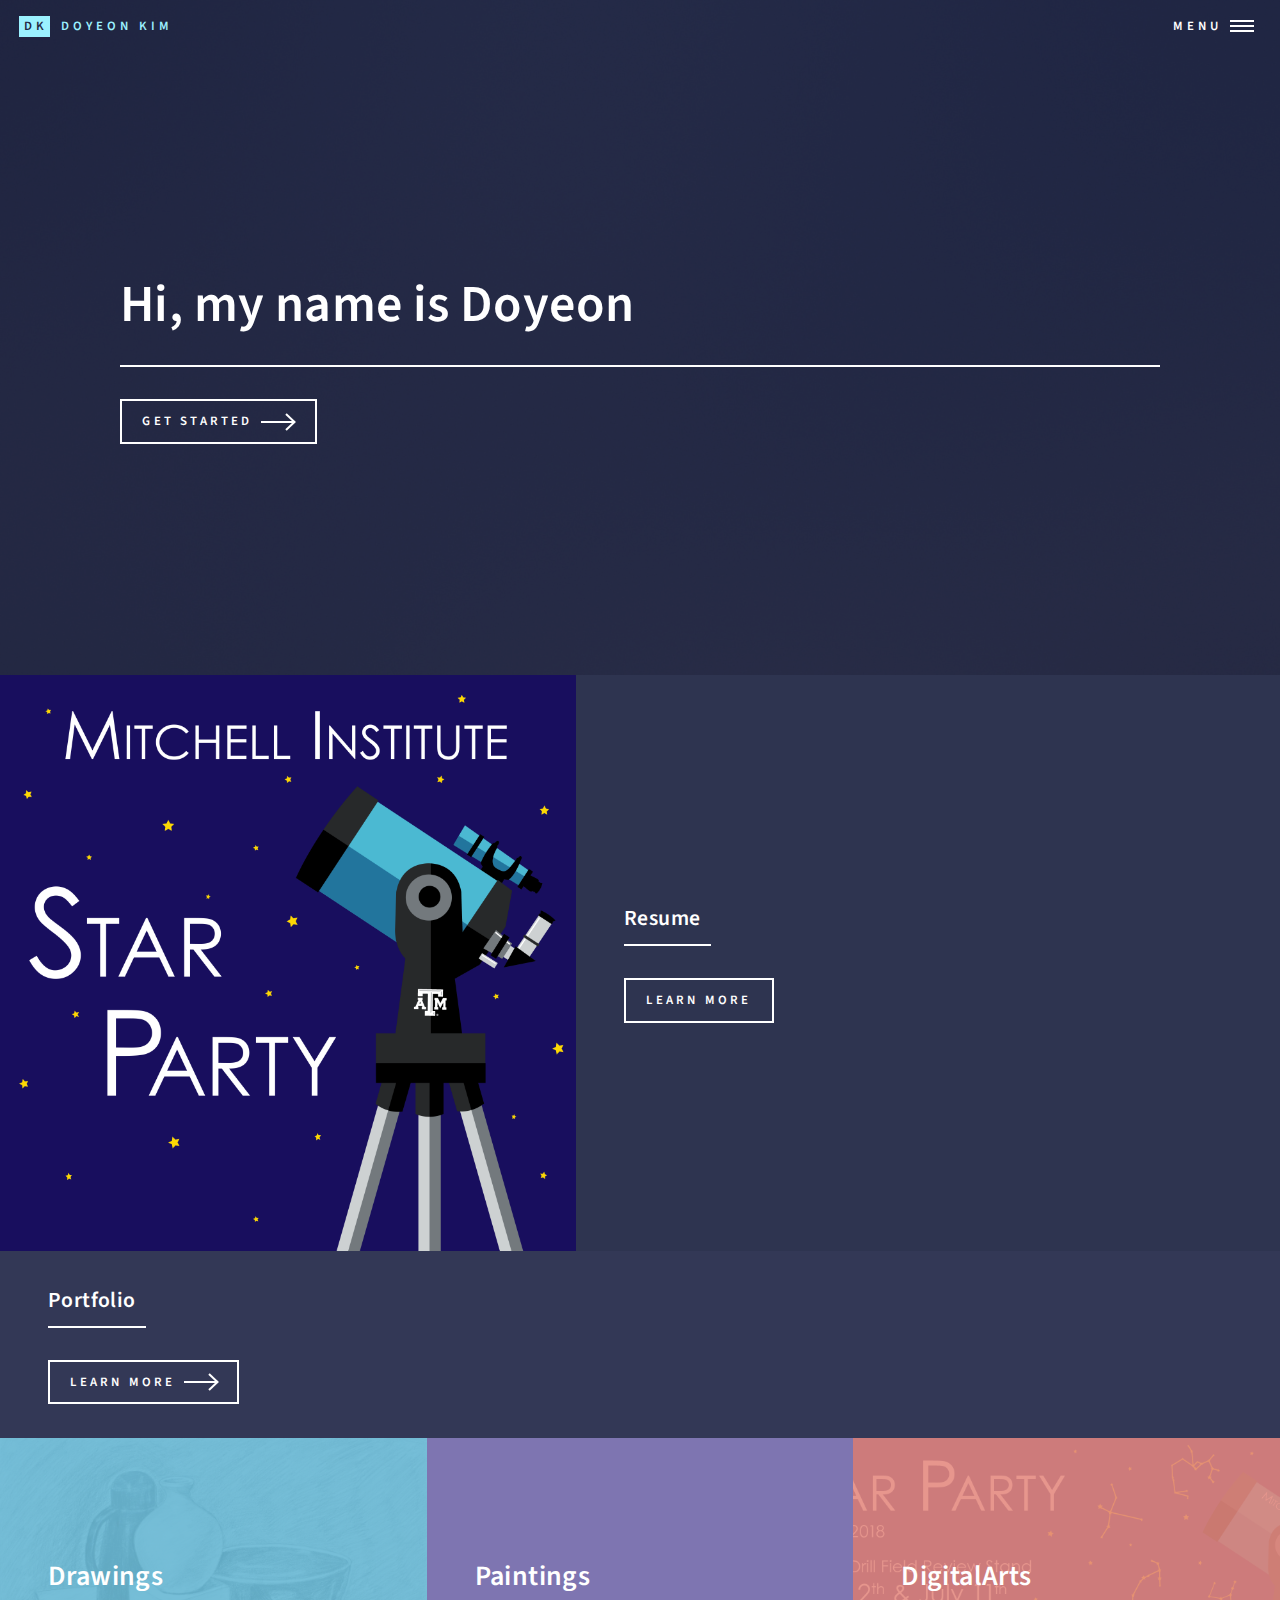
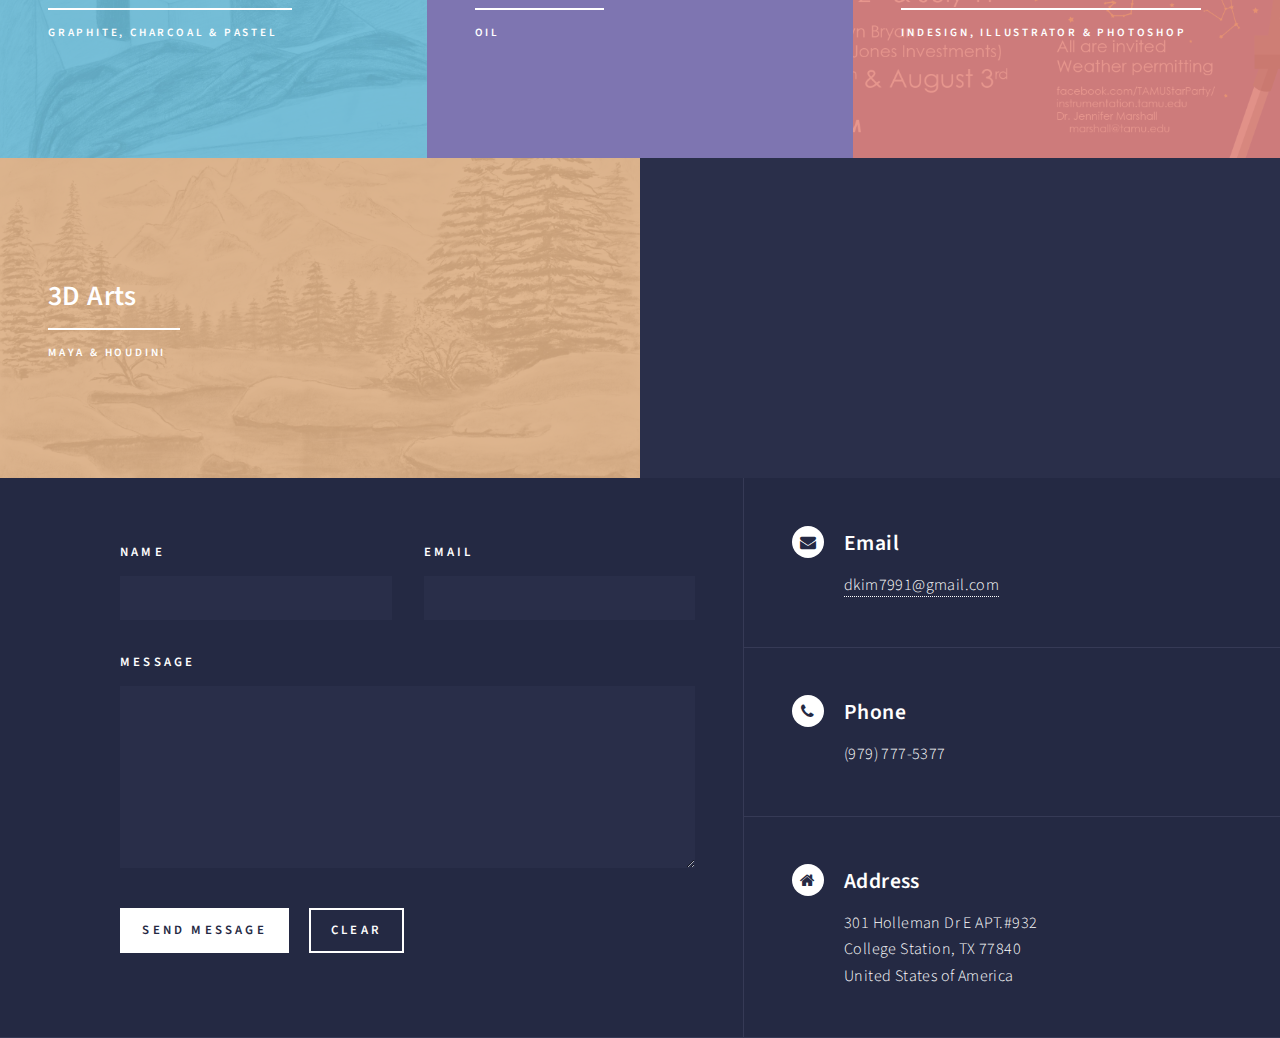
==== commit 82a781f0: "Update index.html" ====
--- a/index.html
+++ b/index.html
@@ -137,6 +137,7 @@
 										<p>Oil</p>
 									</header>
 								</article>
+								<!--
 								<article>
 									<span class="image">
 										<img src="images/IMG_2832.jpg" alt="" />
@@ -146,6 +147,7 @@
 										<p>paper mache, clay & wire</p>
 									</header>
 								</article>
+								-->
 								<article>
 									<span class="image">
 										<img src="images/starParty_summer2018_digital_full.png" alt="" />
@@ -260,4 +262,4 @@
 			<script src="assets/js/main.js"></script>
 
 	</body>
-</html>+</html>
--- a/assets/css/main.css
+++ b/assets/css/main.css
@@ -2144,6 +2144,7 @@
 			border-radius: 0;
 			padding: 0;
 		}
+
 
 /* Icon */
 
@@ -3991,4 +3992,4 @@
 			transform: none;
 			opacity: 1;
 			visibility: visible;
-		}+		}
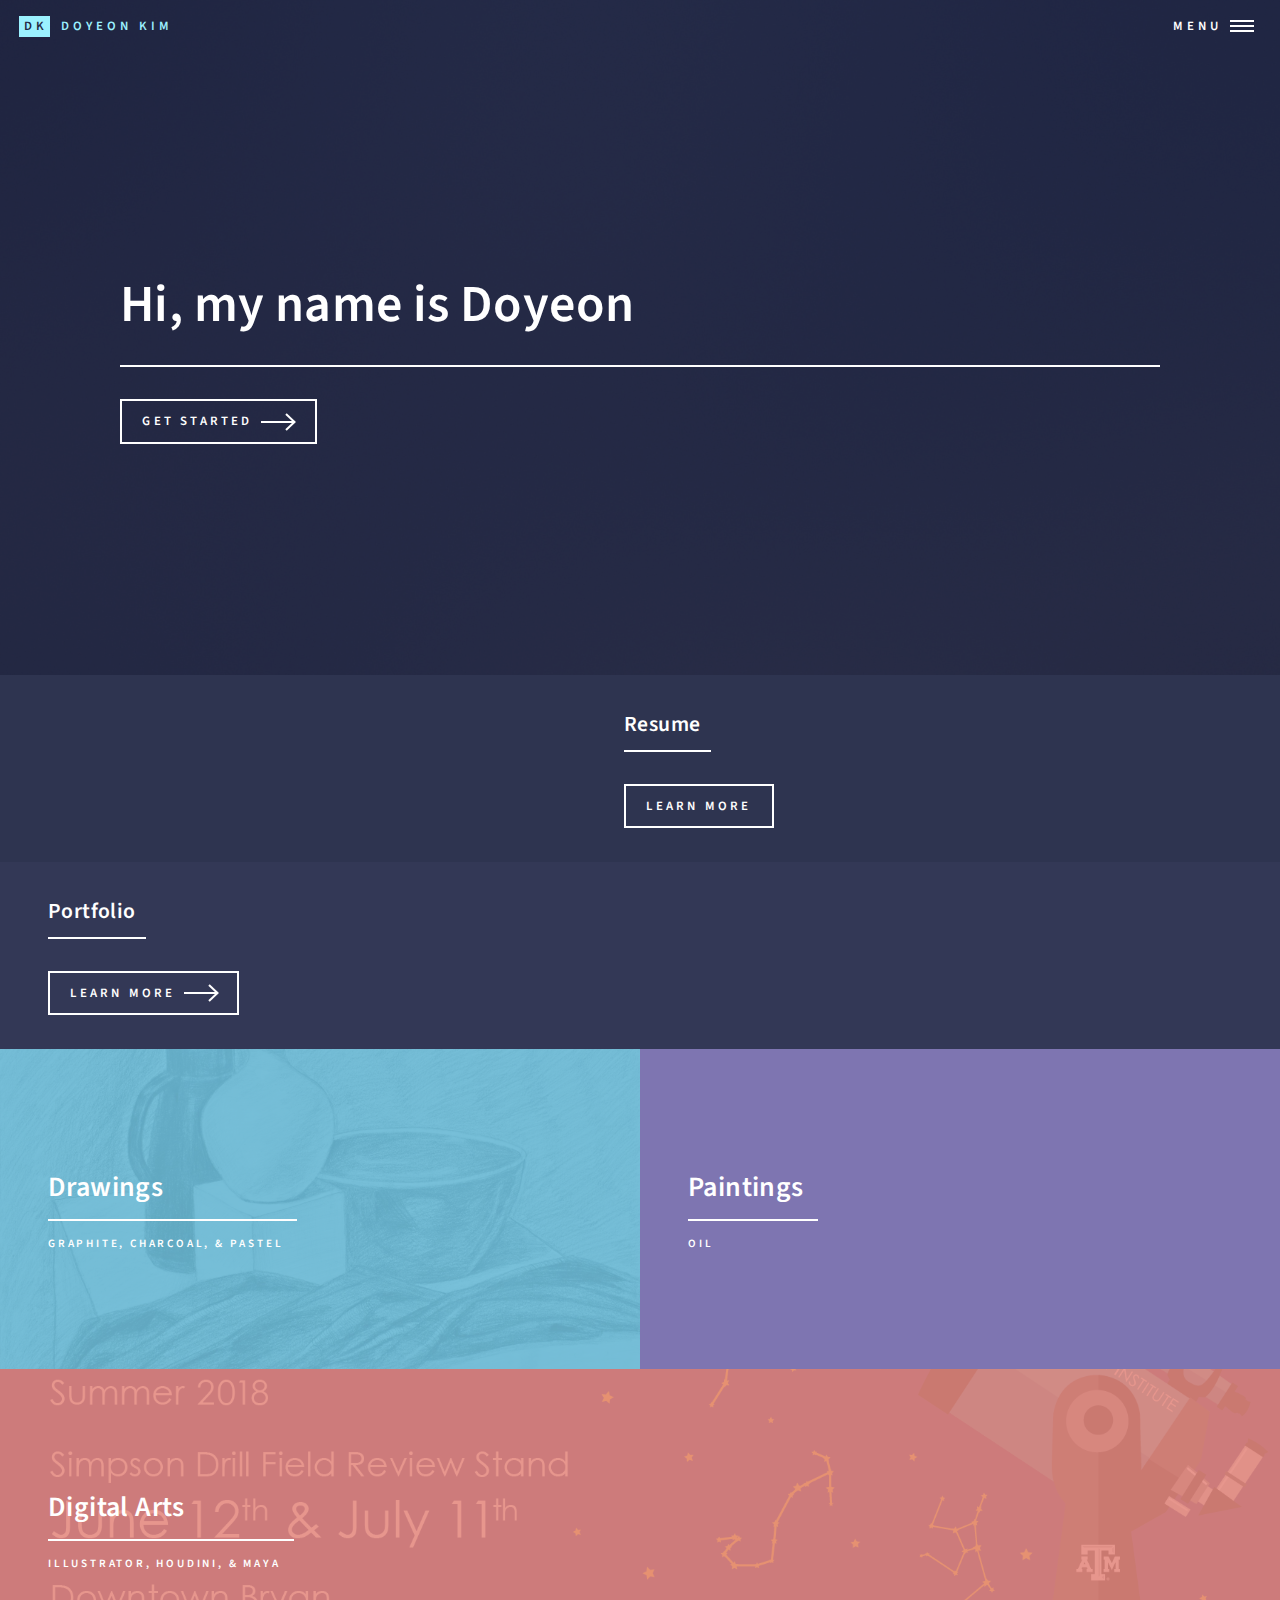
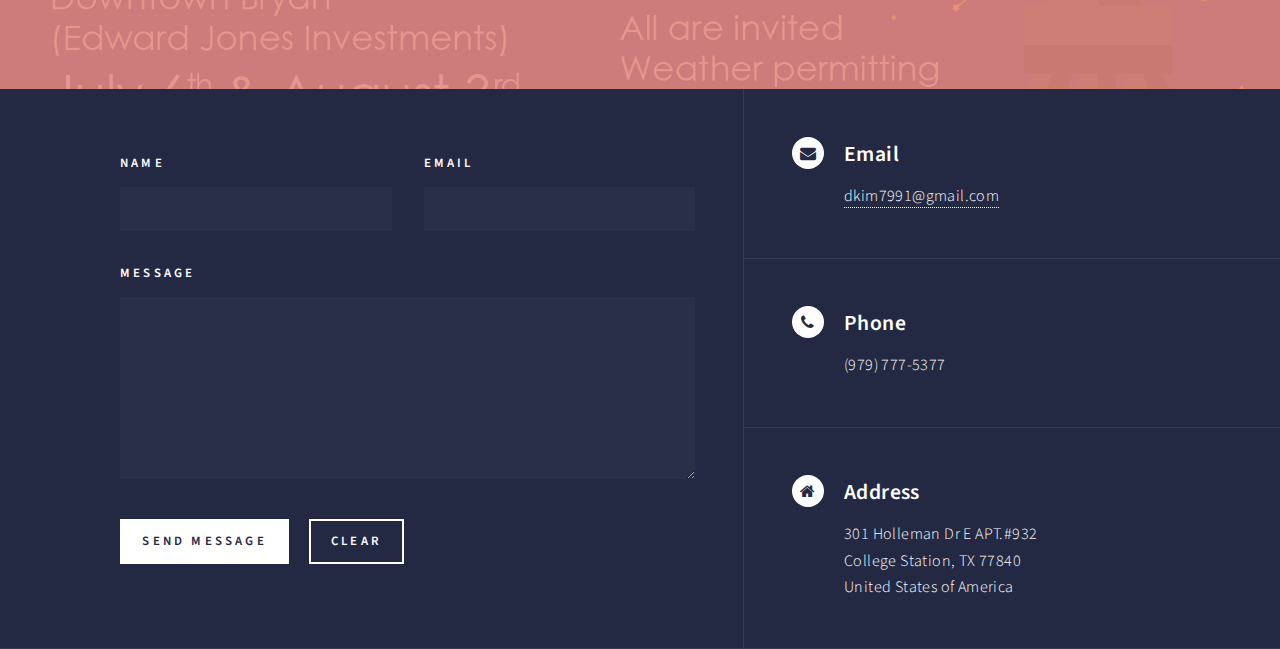
==== commit 4d52c99b: "Update index.html" ====
--- a/index.html
+++ b/index.html
@@ -32,13 +32,7 @@
 						<ul class="links">
 							<li><a href="index.html">Home</a></li>
 							<li><a href="resume.html">Resume</a></li>
-							<li><a href="generic.html">Portfolio</a></li>
-							<li><a href="elements.html">Contact</a></li>
-						</ul>
-
-						<ul class="actions vertical">
-							<li><a href="#" class="button special fit">Get Started</a></li>
-					
+							<li><a href="#portfolio" >Portfolio</a></li>
 						</ul>
 					</nav>
 
@@ -80,7 +74,7 @@
 							<section id="about" class="spotlights">
 								<section>
 									<a href="resume.html" class="image">
-										<img src="images/starParty_Facebook.png" alt="" data-position="center center" />
+										<img src="portfolio_paintings/painting_stillLife2.jpg" alt="" data-position="center center" />
 									</a>
 									<div class="content">
 										<div class="inner">
@@ -125,7 +119,7 @@
 									</span>
 									<header class="major">
 										<h3><a href="drawing.html" class="link">Drawings</a></h3>
-										<p>graphite, charcoal & pastel</p>
+										<p>graphite, charcoal, & pastel</p>
 									</header>
 								</article>
 								<article>
@@ -147,17 +141,17 @@
 										<p>paper mache, clay & wire</p>
 									</header>
 								</article>
-								-->
+							-->
 								<article>
 									<span class="image">
 										<img src="images/starParty_summer2018_digital_full.png" alt="" />
 									</span>
 									<header class="major">
-										<h3><a href="digitalArts.html" class="link">DigitalArts</a></h3>
-										<p>InDesign, Illustrator & Photoshop</p>
-									</header>
-								</article>
-								<article>
+										<h3><a href="digitalArts.html" class="link">Digital Arts</a></h3>
+										<p>Illustrator, Houdini, & Maya</p>
+									</header>
+								</article>
+								<!--<article>
 									<span class="image">
 										<img src="images/IMG_2836.jpg" alt="" />
 									</span>
@@ -166,6 +160,7 @@
 										<p>Maya & Houdini</p>
 									</header>
 								</article>
+							-->
 
 								<!--
 								<article>
--- a/assets/css/main.css
+++ b/assets/css/main.css
@@ -2855,12 +2855,12 @@
 			}
 
 			.tiles article:nth-child(n) {
-				width: 33.33%;
+				width: 50%;
 			}
 			
 
-			.tiles article:nth-child(5n - 1), .tiles article:nth-child(6n - 1){
-				width: 50%;
+			.tiles article:nth-child(4n - 1){
+				width: 100%;
 			}
 
 <!--
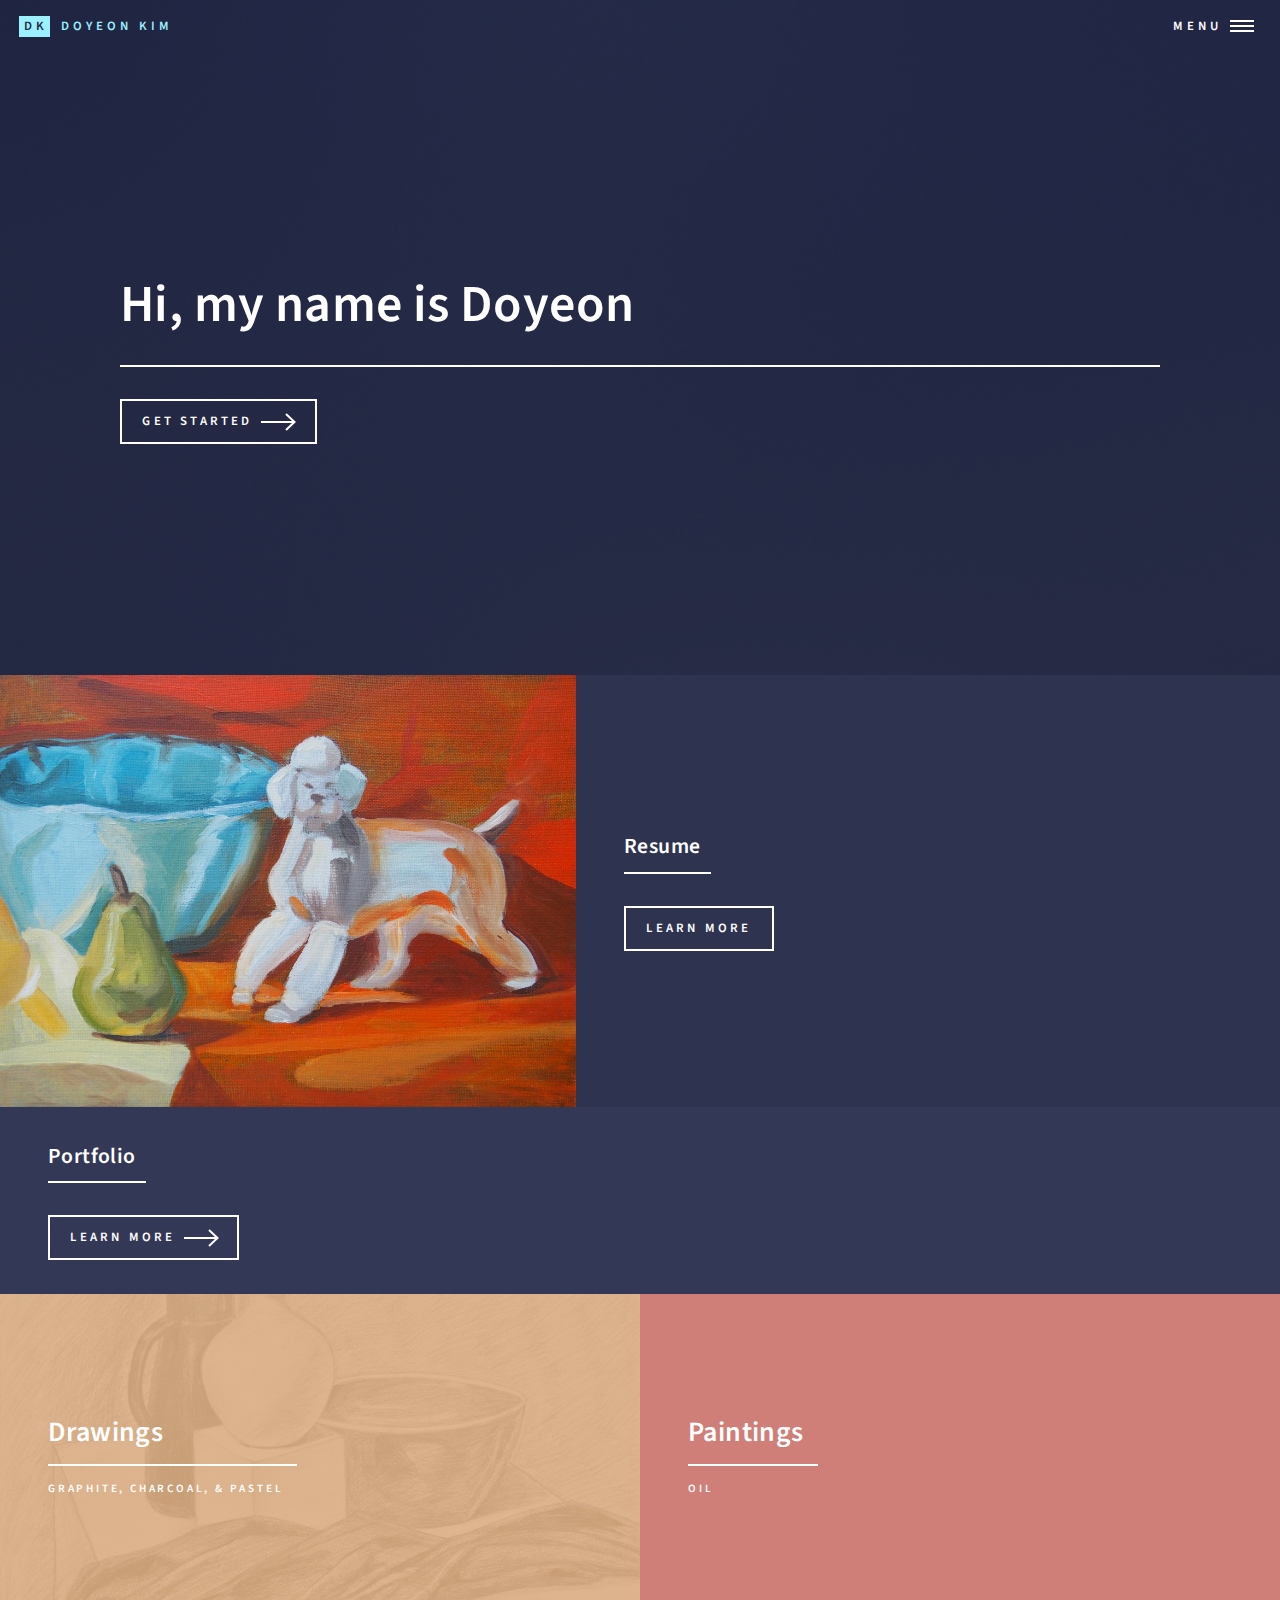
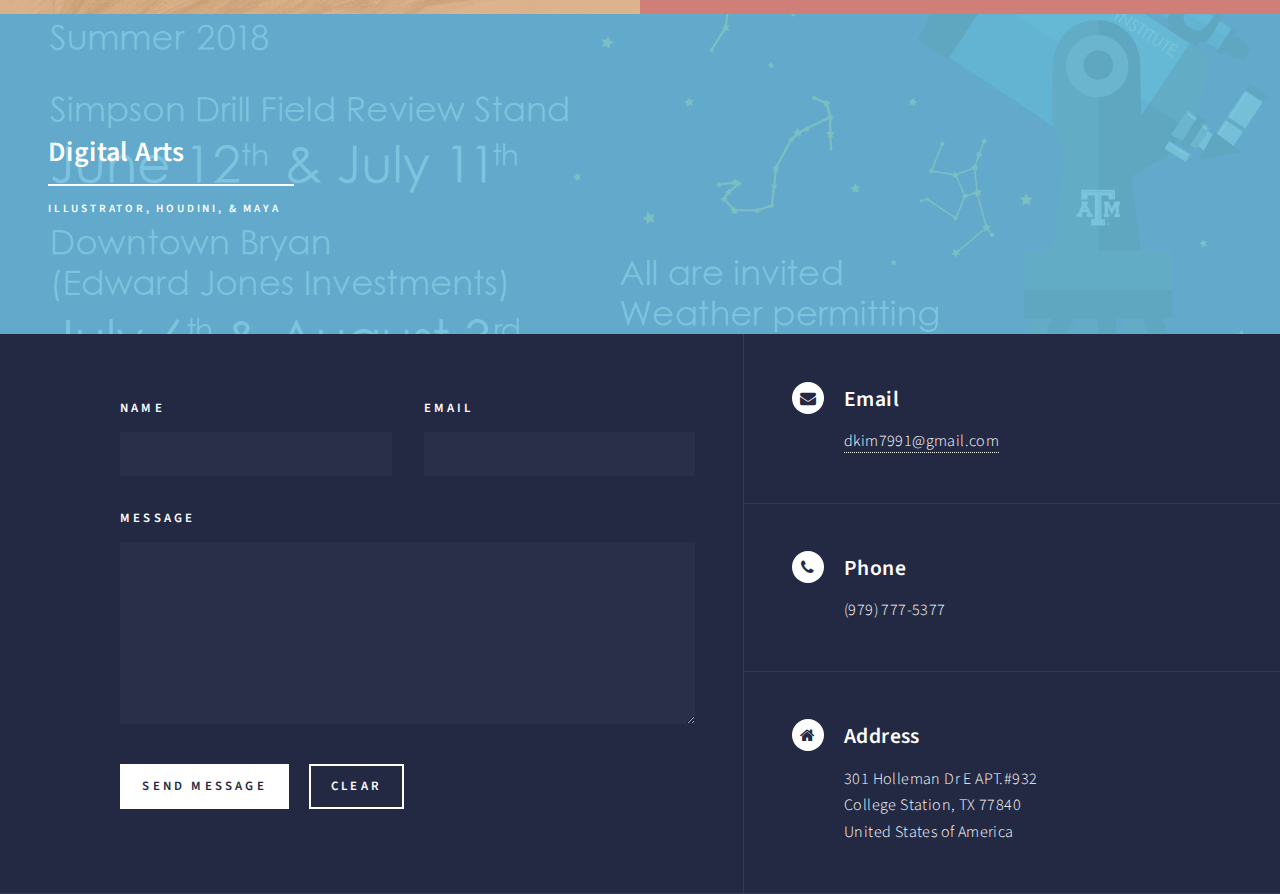
==== commit 2269c41a: "Update index.html" ====
--- a/index.html
+++ b/index.html
@@ -74,7 +74,7 @@
 							<section id="about" class="spotlights">
 								<section>
 									<a href="resume.html" class="image">
-										<img src="portfolio_paintings/painting_stillLife2.jpg" alt="" data-position="center center" />
+										<img src="portfolio_paintings/painting_stillLife2.JPG" alt="" data-position="center center" />
 									</a>
 									<div class="content">
 										<div class="inner">
--- a/assets/css/main.css
+++ b/assets/css/main.css
@@ -2144,7 +2144,6 @@
 			border-radius: 0;
 			padding: 0;
 		}
-
 
 /* Icon */
 
@@ -2865,19 +2864,19 @@
 
 <!--
 			.tiles article:nth-child(6n - 5):before {
-				background-color: #6fc3df;
+				background-color: #e7b788;
 			}
 -->
 			.tiles article:nth-child(6n - 4):before {
+				background-color: #ec8d81;
+			}
+
+			.tiles article:nth-child(6n - 3):before {
+				background-color: #6fc3df;
+			}
+
+			.tiles article:nth-child(6n - 2):before {
 				background-color: #8d82c4;
-			}
-
-			.tiles article:nth-child(6n - 3):before {
-				background-color: #ec8d81;
-			}
-
-			.tiles article:nth-child(6n - 2):before {
-				background-color: #e7b788;
 			}
 
 			.tiles article:nth-child(6n - 1):before {
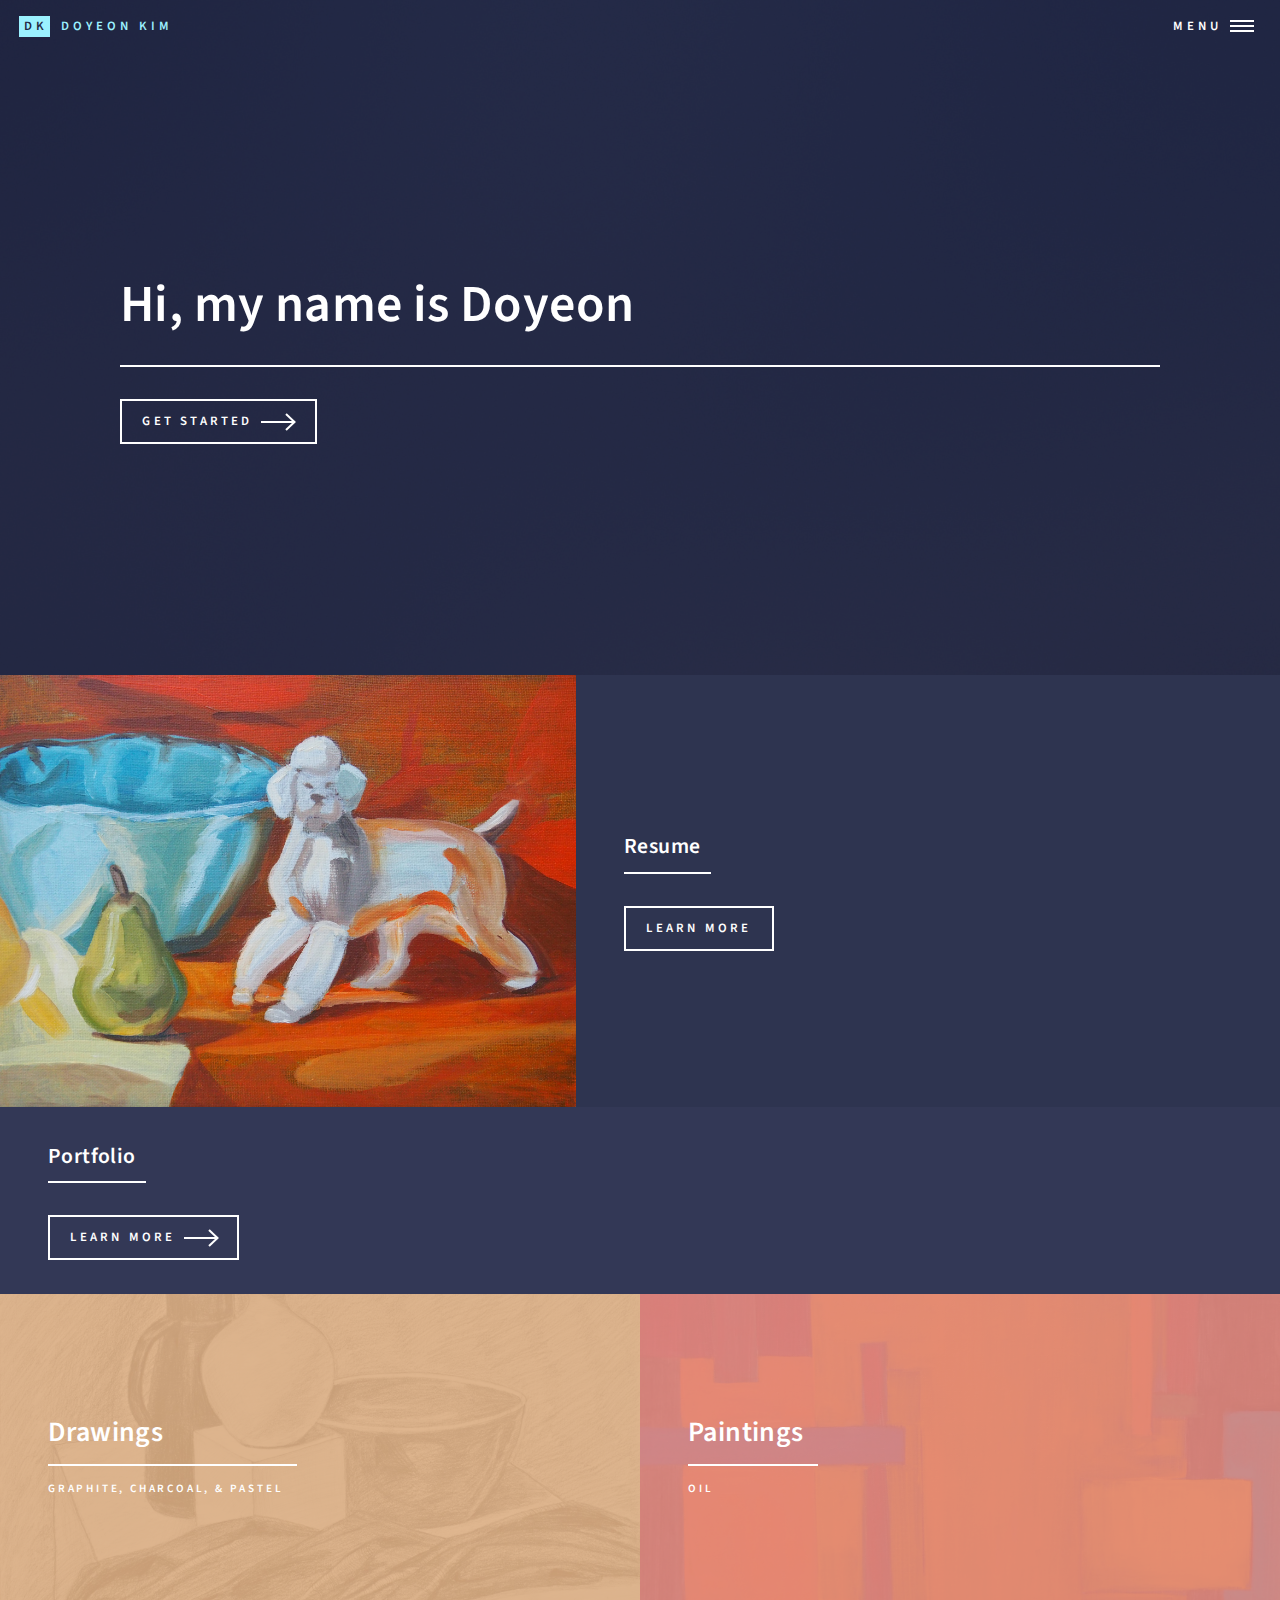
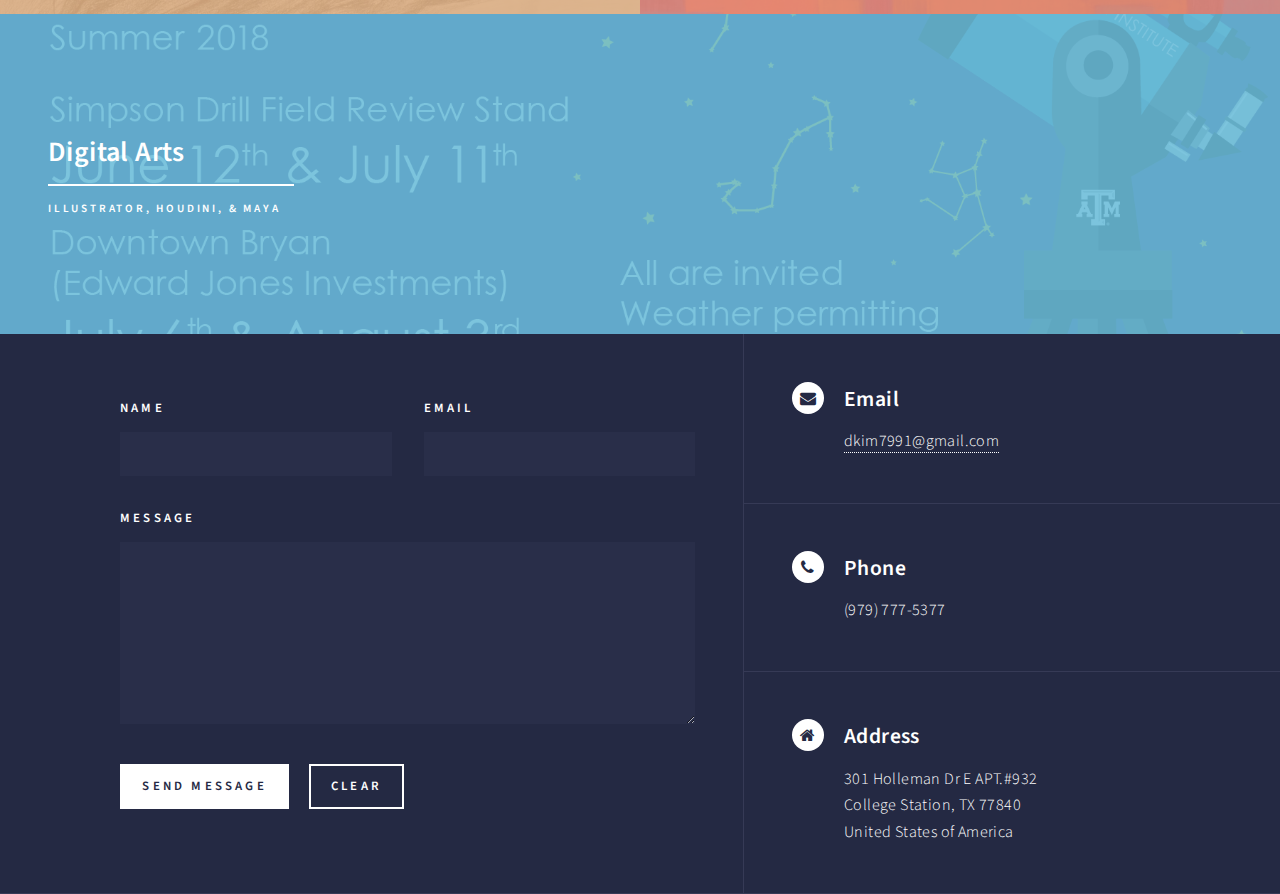
==== commit c75eed2f: "Update index.html" ====
--- a/index.html
+++ b/index.html
@@ -124,7 +124,7 @@
 								</article>
 								<article>
 									<span class="image">
-										<img src="portfolio_paintings/painting_abstract.jpg" alt="" />
+										<img src="portfolio_paintings/painting_abstract.JPG" alt="" />
 									</span>
 									<header class="major">
 										<h3><a href="painting.html" class="link">Paintings</a></h3>
@@ -181,7 +181,7 @@
 					<section id="contact">
 						<div class="inner">
 							<section>
-								<form method="post" action="#">
+								<form method="post" action="https://formspree.io/dkim7991@gmail.com" method="POST">
 									<div class="field half first">
 										<label for="name">Name</label>
 										<input type="text" name="name" id="name" />
